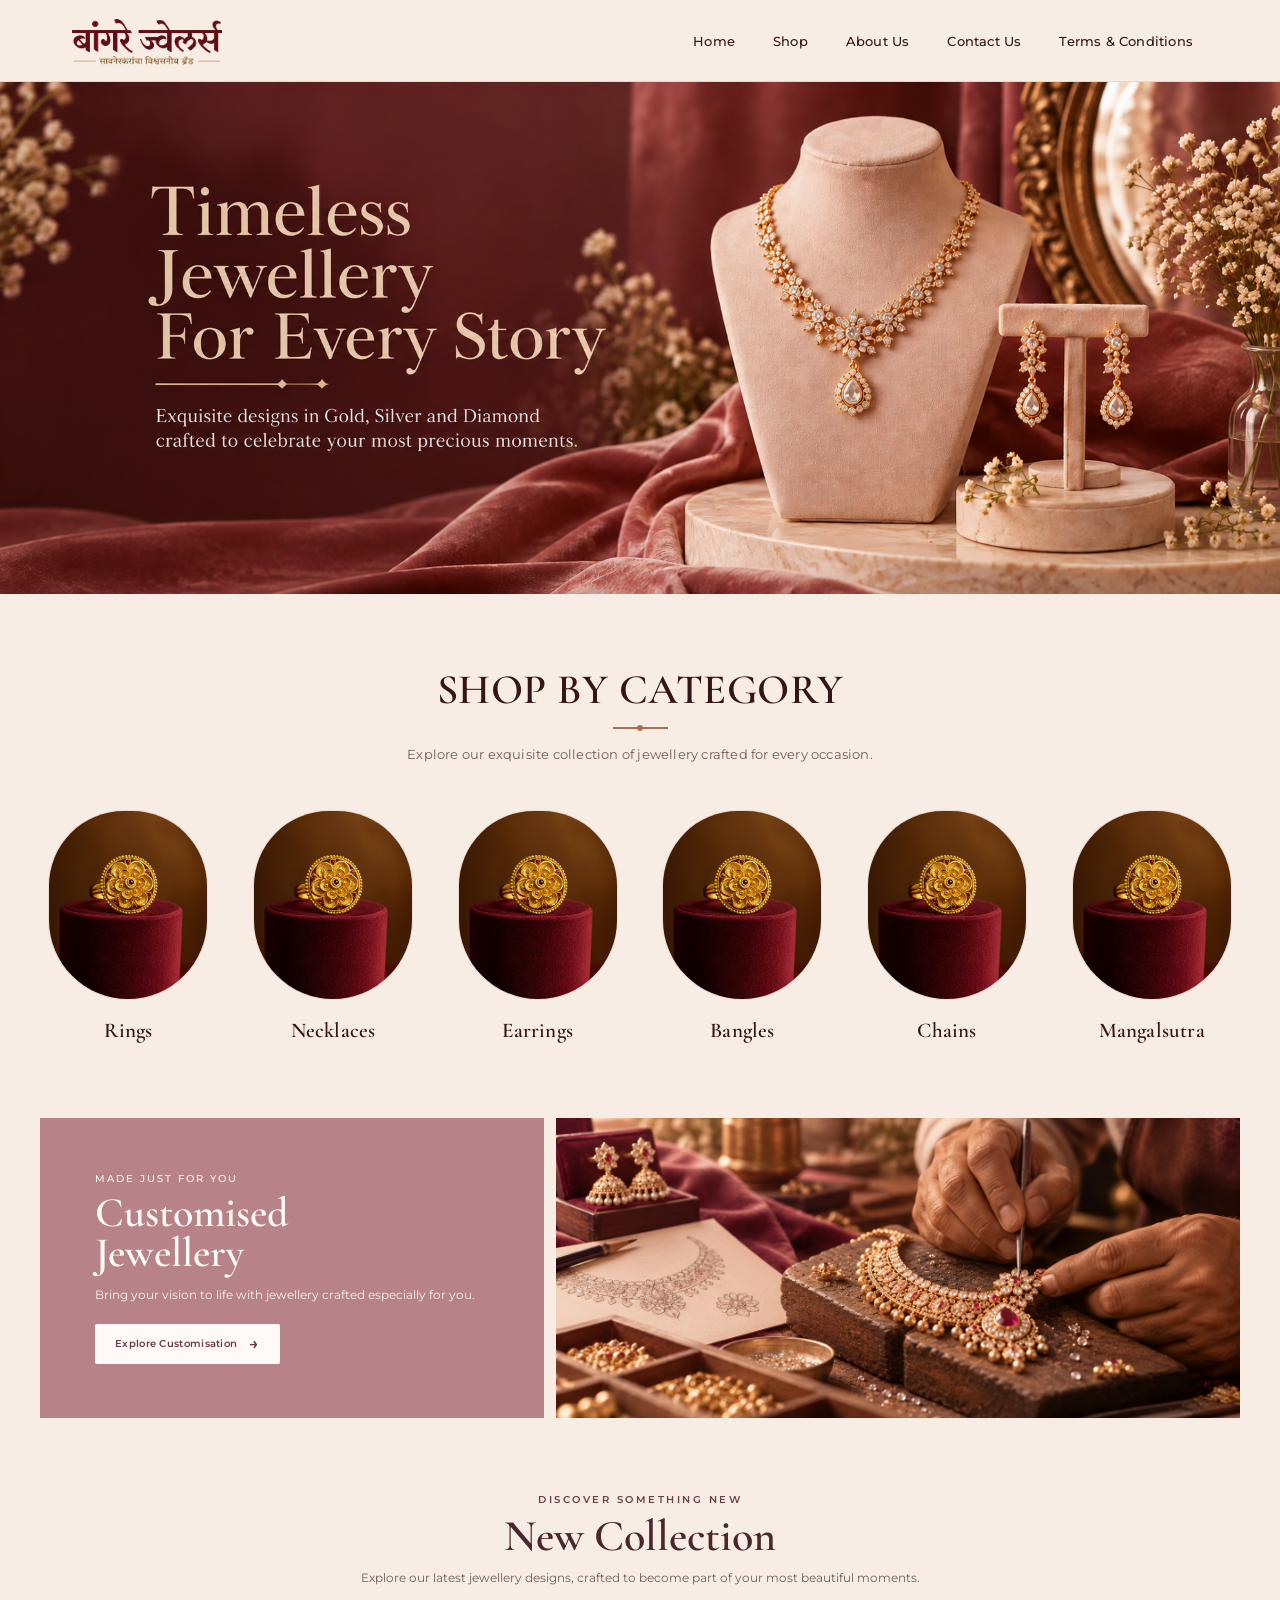
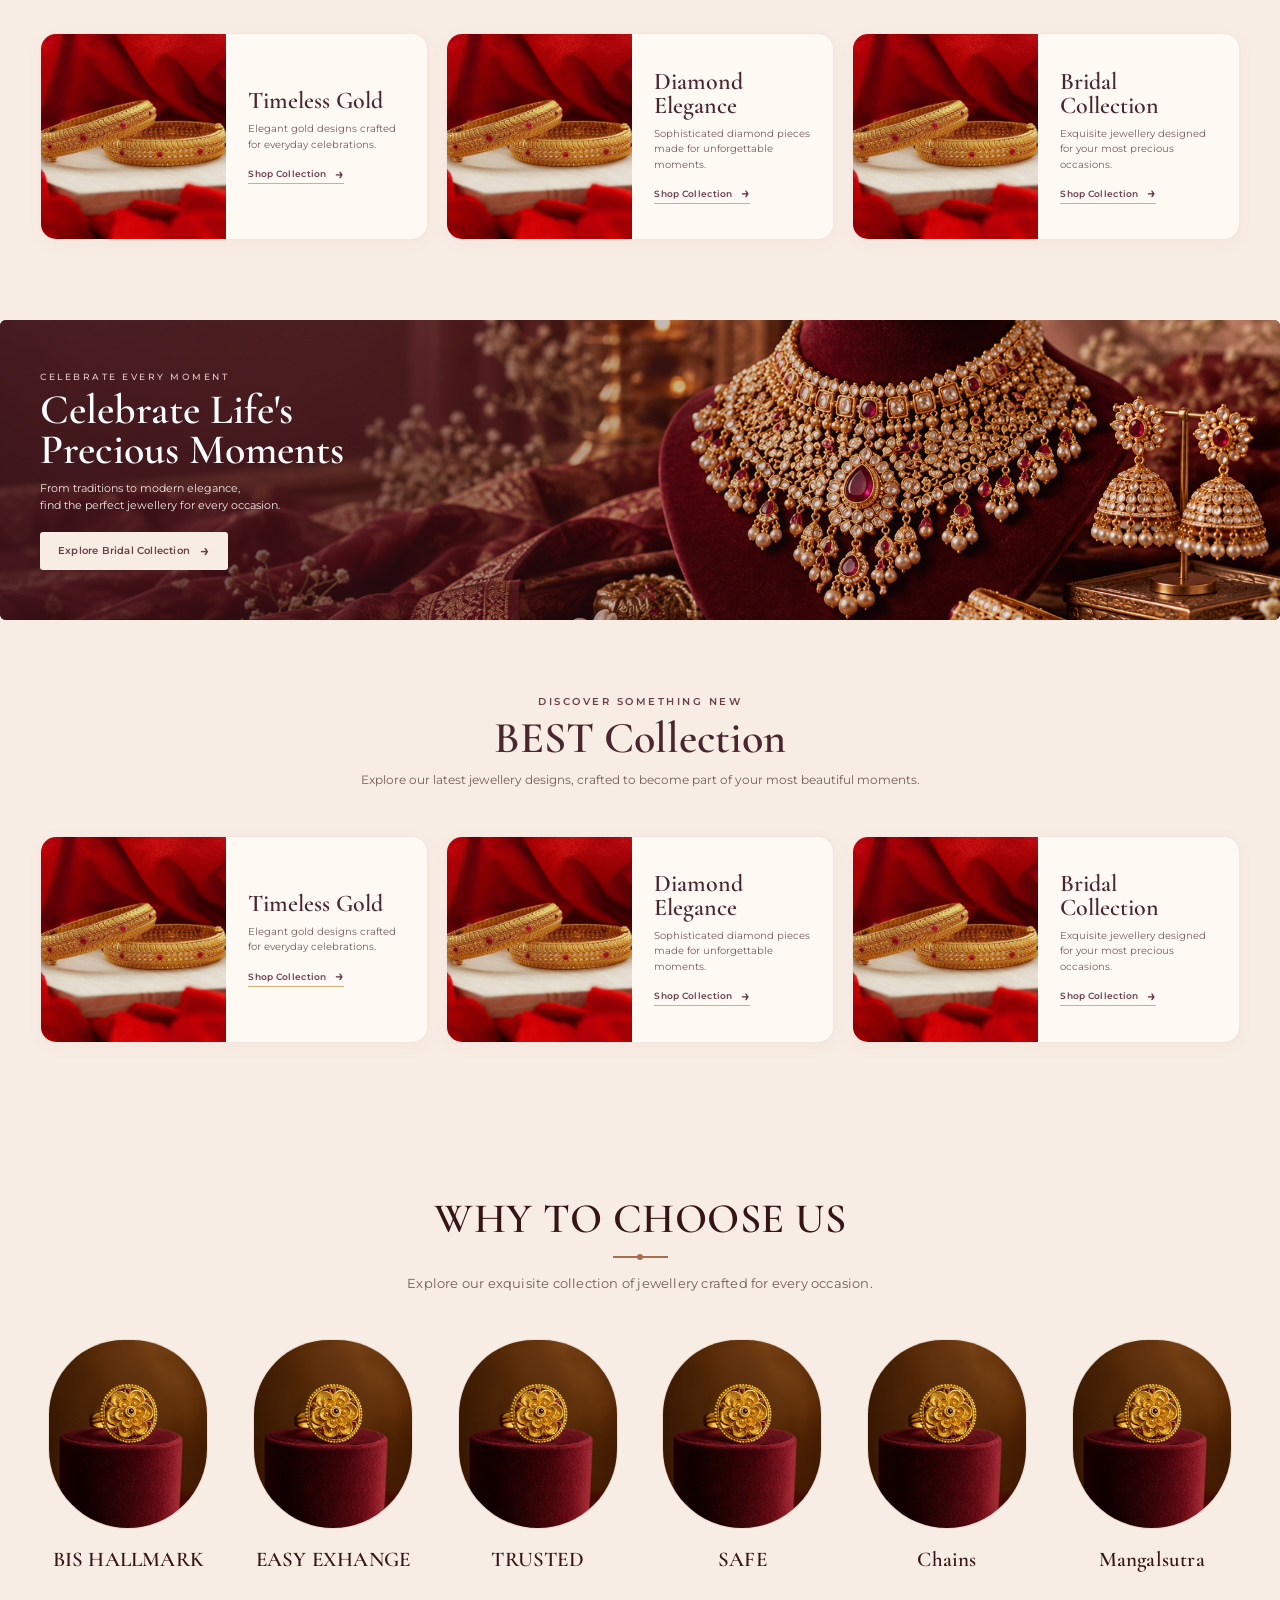
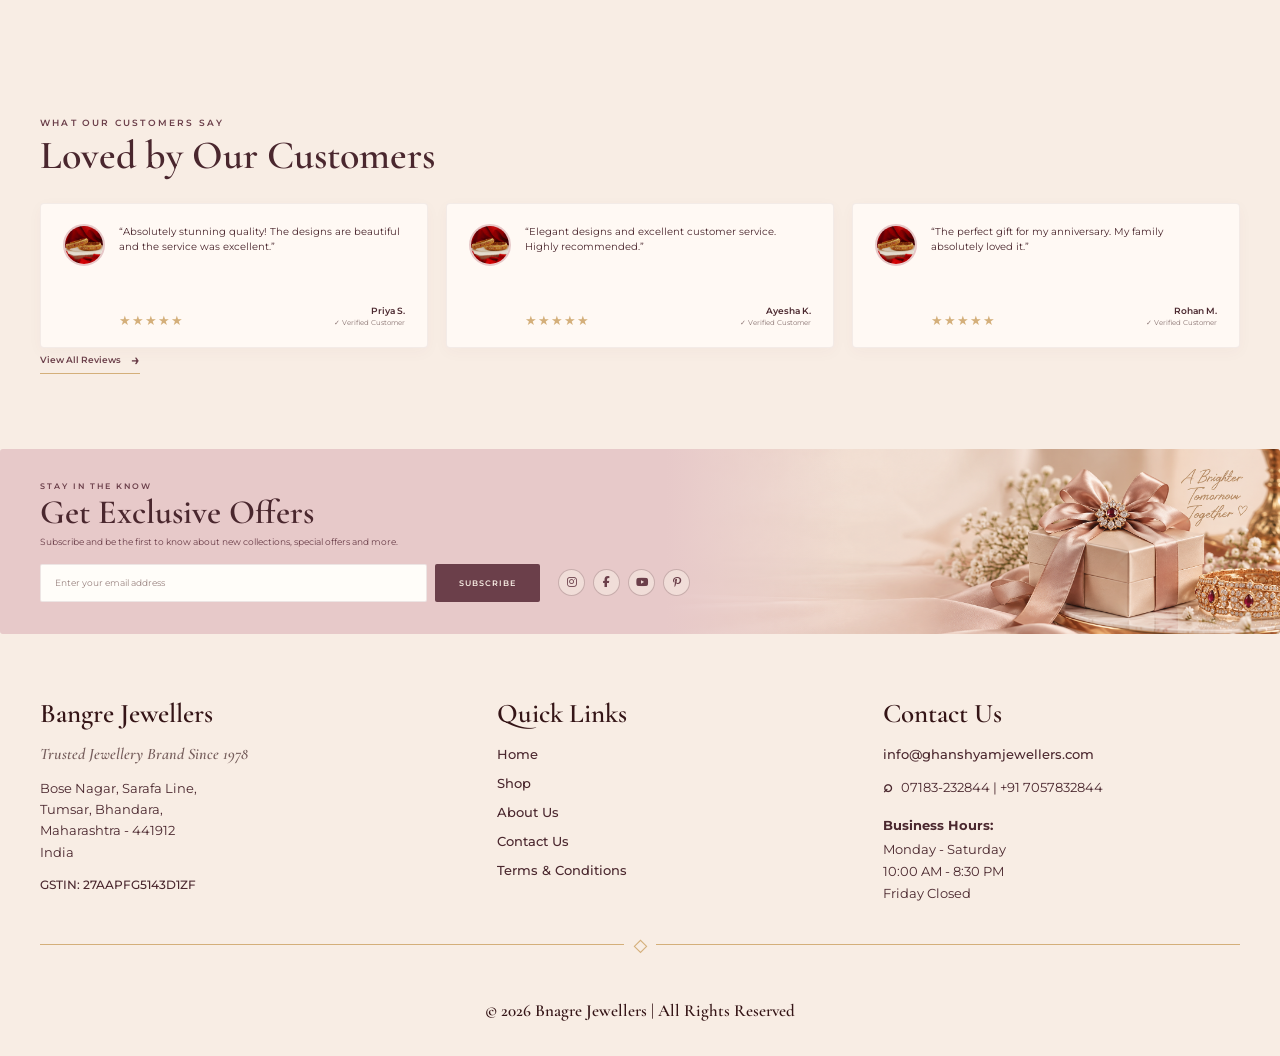
==== index.html @ d77f230f "Initial website upload" ====
<!DOCTYPE html>
<html lang="en">

<head>
    <meta charset="UTF-8">
    <meta name="viewport" content="width=device-width, initial-scale=1.0">

    <title>Bangre Jewellers</title>

    <!-- Google Font -->
    <link rel="preconnect" href="https://fonts.googleapis.com">
    <link rel="preconnect" href="https://fonts.gstatic.com" crossorigin>

    <link
        href="https://fonts.googleapis.com/css2?family=Cormorant+Garamond:wght@400;500;600;700&family=Montserrat:wght@400;500;600&display=swap"
        rel="stylesheet">
    <link rel="stylesheet" href="https://cdnjs.cloudflare.com/ajax/libs/font-awesome/6.5.2/css/all.min.css">
    <!-- CSS -->
    <link rel="stylesheet" href="/style/index.css">
</head>

<body>

    <!-- ================= HEADER START ================= -->

    <header class="header">

        <div class="header-container">

            <!-- LOGO -->
            <a href="#" class="logo">
                <img src="assets/logo/logo.png" alt="Bangre Jewellers">
            </a>


            <!-- NAVIGATION -->
            <nav class="navigation">

                <a href="#" class="nav-link ">
                    Home
                </a>

                <a href="#" class="nav-link">
                    Shop
                </a>

                <a href="#" class="nav-link">
                    About Us
                </a>

                <a href="#" class="nav-link">
                    Contact Us
                </a>

                <a href="#" class="nav-link">
                    Terms & Conditions
                </a>

            </nav>

        </div>

    </header>
    <!-- ================= HEADER END ================= -->

    <!-- ================= HERO / BANNER ================= -->

    <main>

        <section class="hero">

            <img src="assets/banner/main banner.png" alt="Luxury Jewellery Collection" class="hero-image">

            <!-- Optional overlay -->
            <div class="hero-overlay"></div>

        </section>

    </main>

    <!-- ================= HERO / BANNER END ================= -->

    <!-- ================= SHOP BY CATEGORY ================= -->

    <section class="shop-category">

        <div class="category-heading">

            <h2>Shop By Category</h2>

            <span class="heading-line"></span>

            <p>
                Explore our exquisite collection of jewellery
                crafted for every occasion.
            </p>

        </div>


        <div class="category-container">


            <!-- CATEGORY 1 -->
            <a href="#" class="category-card">

                <div class="category-image">

                    <img src="assets/shop_by_category/Gold_ring.png" alt="Rings">

                </div>

                <h3>Rings</h3>

            </a>


            <!-- CATEGORY 2 -->
            <a href="#" class="category-card">

                <div class="category-image">

                    <img src="assets/shop_by_category/Gold_ring.png" alt="Necklaces">

                </div>

                <h3>Necklaces</h3>

            </a>


            <!-- CATEGORY 3 -->
            <a href="#" class="category-card">

                <div class="category-image">

                    <img src="assets/shop_by_category/Gold_ring.png" alt="Earrings">

                </div>

                <h3>Earrings</h3>

            </a>


            <!-- CATEGORY 4 -->
            <a href="#" class="category-card">

                <div class="category-image">

                    <img src="assets/shop_by_category/Gold_ring.png" alt="Bangles">

                </div>

                <h3>Bangles</h3>

            </a>


            <!-- CATEGORY 5 -->
            <a href="#" class="category-card">

                <div class="category-image">

                    <img src="assets/shop_by_category/Gold_ring.png" alt="Chains">

                </div>

                <h3>Chains</h3>

            </a>


            <!-- CATEGORY 6 -->
            <a href="#" class="category-card">

                <div class="category-image">

                    <img src="assets/shop_by_category/Gold_ring.png" alt="Mangalsutra">

                </div>

                <h3>Mangalsutra</h3>

            </a>


        </div>

    </section>

    <!-- ================= SHOP BY CATEGORY END ================= -->

    <!-- ================= CUSTOMISED JEWELLERY SECTION START ======= -->

    <section class="custom-jewellery">

        <div class="custom-content">

            <span class="custom-label">
                MADE JUST FOR YOU
            </span>

            <h2>
                Customised<br>
                Jewellery
            </h2>

            <p>
                Bring your vision to life with jewellery
                crafted especially for you.
            </p>

            <a href="#" class="custom-button">
                Explore Customisation
                <span>→</span>
            </a>

        </div>


        <div class="custom-image">

            <img src="assets/customised_jewellery/customised_jewellery.png" alt="Custom jewellery craftsmanship">

        </div>

    </section>

    <!-- ================= CUSTOMISED JEWELLERY SECTION END ======= -->


    <!-- ================NEW COLLECTION SECTION START ======= -->

    <section class="collection-section">

        <!-- SECTION HEADING -->

        <div class="collection-heading">

            <span class="collection-eyebrow">
                DISCOVER SOMETHING NEW
            </span>

            <h2>
                New Collection
            </h2>

            <p>
                Explore our latest jewellery designs, crafted
                to become part of your most beautiful moments.
            </p>

        </div>


        <!-- COLLECTION CARDS -->

        <div class="collection-container">


            <!-- ================= CARD 1 ================= -->

            <a href="#" class="collection-card">

                <div class="collection-image">

                    <img src="assets/shop_by_category/bangles.jpg" alt="New Gold Jewellery Collection">

                </div>


                <div class="collection-content">

                    <h3>
                        Timeless Gold
                    </h3>

                    <p>
                        Elegant gold designs crafted
                        for everyday celebrations.
                    </p>

                    <span class="collection-shop">
                        Shop Collection
                        <span class="arrow">→</span>
                    </span>

                </div>

            </a>



            <!-- ================= CARD 2 ================= -->

            <a href="#" class="collection-card">

                <div class="collection-image">

                    <img src="assets/shop_by_category/bangles.jpg" alt="Diamond Jewellery Collection">

                </div>


                <div class="collection-content">

                    <h3>
                        Diamond Elegance
                    </h3>

                    <p>
                        Sophisticated diamond pieces
                        made for unforgettable moments.
                    </p>

                    <span class="collection-shop">
                        Shop Collection
                        <span class="arrow">→</span>
                    </span>

                </div>

            </a>



            <!-- ================= CARD 3 ================= -->

            <a href="#" class="collection-card">

                <div class="collection-image">

                    <img src="assets/shop_by_category/bangles.jpg" alt="Bridal Jewellery Collection">

                </div>


                <div class="collection-content">

                    <h3>
                        Bridal Collection
                    </h3>

                    <p>
                        Exquisite jewellery designed
                        for your most precious occasions.
                    </p>

                    <span class="collection-shop">
                        Shop Collection
                        <span class="arrow">→</span>
                    </span>

                </div>

            </a>

        </div>

    </section>

    <!-- ================ NEW COLLECTION SECTION END ======= -->

    <!-- ================FEATURED COLLECTION BANNER ============ -->

    <section class="featured-banner">

        <!-- BANNER IMAGE -->
        <img src="assets/future_collection/Opulent Ruby Bridal Jewelry Display.png" class="featured-banner-image">


        <!-- DARK OVERLAY -->
        <div class="featured-banner-overlay"></div>


        <!-- BANNER CONTENT -->
        <div class="featured-banner-content">

            <span class="featured-banner-label">
                CELEBRATE EVERY MOMENT
            </span>

            <h2>
                Celebrate Life's<br>
                Precious Moments
            </h2>

            <p>
                From traditions to modern elegance,<br>
                find the perfect jewellery for every occasion.
            </p>

            <a href="#" class="featured-banner-button">
                Explore Bridal Collection
                <span>→</span>
            </a>

        </div>

    </section>

    <!-- ================BEST COLLECTION SECTION START ======= -->

    <section class="collection-section">

        <!-- SECTION HEADING -->

        <div class="collection-heading">

            <span class="collection-eyebrow">
                DISCOVER SOMETHING NEW
            </span>

            <h2>
                BEST Collection
            </h2>

            <p>
                Explore our latest jewellery designs, crafted
                to become part of your most beautiful moments.
            </p>

        </div>


        <!-- COLLECTION CARDS -->

        <div class="collection-container">


            <!-- ================= CARD 1 ================= -->

            <a href="#" class="collection-card">

                <div class="collection-image">

                    <img src="assets/shop_by_category/bangles.jpg" alt="New Gold Jewellery Collection">

                </div>


                <div class="collection-content">

                    <h3>
                        Timeless Gold
                    </h3>

                    <p>
                        Elegant gold designs crafted
                        for everyday celebrations.
                    </p>

                    <span class="collection-shop">
                        Shop Collection
                        <span class="arrow">→</span>
                    </span>

                </div>

            </a>



            <!-- ================= CARD 2 ================= -->

            <a href="#" class="collection-card">

                <div class="collection-image">

                    <img src="assets/shop_by_category/bangles.jpg" alt="Diamond Jewellery Collection">

                </div>


                <div class="collection-content">

                    <h3>
                        Diamond Elegance
                    </h3>

                    <p>
                        Sophisticated diamond pieces
                        made for unforgettable moments.
                    </p>

                    <span class="collection-shop">
                        Shop Collection
                        <span class="arrow">→</span>
                    </span>

                </div>

            </a>



            <!-- ================= CARD 3 ================= -->

            <a href="#" class="collection-card">

                <div class="collection-image">

                    <img src="assets/shop_by_category/bangles.jpg" alt="Bridal Jewellery Collection">

                </div>


                <div class="collection-content">

                    <h3>
                        Bridal Collection
                    </h3>

                    <p>
                        Exquisite jewellery designed
                        for your most precious occasions.
                    </p>

                    <span class="collection-shop">
                        Shop Collection
                        <span class="arrow">→</span>
                    </span>

                </div>

            </a>

        </div>

    </section>

    <!-- ================ BEST COLLECTION SECTION END ======= -->


    <!-- ================= WHY TO CHOOSE US START ================= -->

    <section class="shop-category">

        <div class="category-heading">

            <h2>WHY TO CHOOSE US</h2>

            <span class="heading-line"></span>

            <p>
                Explore our exquisite collection of jewellery
                crafted for every occasion.
            </p>

        </div>


        <div class="category-container">


            <!-- CATEGORY 1 -->
            <a href="#" class="category-card">

                <div class="category-image">

                    <img src="assets/shop_by_category/Gold_ring.png" alt="Rings">

                </div>

                <h3>BIS HALLMARK</h3>

            </a>


            <!-- CATEGORY 2 -->
            <a href="#" class="category-card">

                <div class="category-image">

                    <img src="assets/shop_by_category/Gold_ring.png" alt="Necklaces">

                </div>

                <h3>EASY EXHANGE</h3>

            </a>


            <!-- CATEGORY 3 -->
            <a href="#" class="category-card">

                <div class="category-image">

                    <img src="assets/shop_by_category/Gold_ring.png" alt="Earrings">

                </div>

                <h3>TRUSTED</h3>

            </a>


            <!-- CATEGORY 4 -->
            <a href="#" class="category-card">

                <div class="category-image">

                    <img src="assets/shop_by_category/Gold_ring.png" alt="Bangles">

                </div>

                <h3>SAFE</h3>

            </a>


            <!-- CATEGORY 5 -->
            <a href="#" class="category-card">

                <div class="category-image">

                    <img src="assets/shop_by_category/Gold_ring.png" alt="Chains">

                </div>

                <h3>Chains</h3>

            </a>


            <!-- CATEGORY 6 -->
            <a href="#" class="category-card">

                <div class="category-image">

                    <img src="assets/shop_by_category/Gold_ring.png" alt="Mangalsutra">

                </div>

                <h3>Mangalsutra</h3>

            </a>


        </div>

    </section>

    <!-- ================= WHY TO CHOOSE US END ================= -->


    <!-- =====================================================
     GOOGLE REVIEWS / CUSTOMER TESTIMONIALS
===================================================== -->

    <section class="reviews-section">

        <!-- SECTION HEADING -->

        <div class="reviews-header">

            <div class="reviews-title">

                <span class="reviews-eyebrow">
                    WHAT OUR CUSTOMERS SAY
                </span>

                <h2>
                    Loved by Our Customers
                </h2>

            </div>

        </div>


        <!-- =================================================
         REVIEW CARDS
    ================================================= -->

        <div class="reviews-container">


            <!-- REVIEW 1 -->

            <article class="review-card">

                <div class="review-top">

                    <img src="assets/shop_by_category/bangles.jpg" alt="Customer" class="review-avatar">

                    <div class="review-content">

                        <p class="review-text">
                            “Absolutely stunning quality!
                            The designs are beautiful and
                            the service was excellent.”
                        </p>

                    </div>

                </div>


                <div class="review-bottom">

                    <div class="review-stars">
                        ★★★★★
                    </div>

                    <div class="reviewer-info">

                        <strong>
                            Priya S.
                        </strong>

                        <span>
                            ✓ Verified Customer
                        </span>

                    </div>

                </div>

            </article>



            <!-- REVIEW 2 -->

            <article class="review-card">

                <div class="review-top">

                    <img src="assets/shop_by_category/bangles.jpg" alt="Customer" class="review-avatar">

                    <div class="review-content">

                        <p class="review-text">
                            “Elegant designs and excellent
                            customer service. Highly
                            recommended.”
                        </p>

                    </div>

                </div>


                <div class="review-bottom">

                    <div class="review-stars">
                        ★★★★★
                    </div>

                    <div class="reviewer-info">

                        <strong>
                            Ayesha K.
                        </strong>

                        <span>
                            ✓ Verified Customer
                        </span>

                    </div>

                </div>

            </article>



            <!-- REVIEW 3 -->

            <article class="review-card">

                <div class="review-top">

                    <img src="assets/shop_by_category/bangles.jpg" alt="Customer" class="review-avatar">

                    <div class="review-content">

                        <p class="review-text">
                            “The perfect gift for my
                            anniversary. My family
                            absolutely loved it.”
                        </p>

                    </div>

                </div>


                <div class="review-bottom">

                    <div class="review-stars">
                        ★★★★★
                    </div>

                    <div class="reviewer-info">

                        <strong>
                            Rohan M.
                        </strong>

                        <span>
                            ✓ Verified Customer
                        </span>

                    </div>

                </div>

            </article>


        </div>


        <!-- GOOGLE REVIEWS LINK -->

        <a href="#" class="google-review-button">

            View All Reviews

            <span>→</span>

        </a>

        </div>

    </section>


    <!-- =====================================================
     EXCLUSIVE OFFERS / NEWSLETTER START
===================================================== -->

    <section class="newsletter-section">

        <div class="newsletter-content">

            <!-- LEFT CONTENT -->

            <div class="newsletter-text">

                <span class="newsletter-eyebrow">
                    STAY IN THE KNOW
                </span>

                <h2>
                    Get Exclusive Offers
                </h2>

                <p>
                    Subscribe and be the first to know about new
                    collections, special offers and more.
                </p>

                <div class="newsletter-action-row">

                    <form class="newsletter-form">

                        <input type="email" placeholder="Enter your email address" required>

                        <button type="submit">
                            SUBSCRIBE
                        </button>

                    </form>


                    <!-- SOCIAL MEDIA -->

                    <div class="newsletter-social">

                        <a href="https://www.instagram.com/ghanshyamjewellers_/" target="_blank"
                            rel="noopener noreferrer" aria-label="Instagram">

                            <i class="fa-brands fa-instagram"></i>

                        </a>

                        <a href="#" target="_blank" rel="noopener noreferrer" aria-label="Facebook">

                            <i class="fa-brands fa-facebook-f"></i>

                        </a>

                        <a href="#" target="_blank" rel="noopener noreferrer" aria-label="YouTube">

                            <i class="fa-brands fa-youtube"></i>

                        </a>

                        <a href="#" target="_blank" rel="noopener noreferrer" aria-label="Pinterest">

                            <i class="fa-brands fa-pinterest-p"></i>

                        </a>

                    </div>

                </div>


            </div>


            <!-- RIGHT IMAGE -->

            <div class="newsletter-image">

                <img src="assets/email/email.png" alt="Exclusive jewellery offers">

            </div>

        </div>

    </section>

    <!-- =====================================================
     FOOTER START
===================================================== -->

    <footer class="site-footer">

        <div class="footer-container">

            <div class="footer-column footer-brand">

                <h3>Bangre Jewellers</h3>

                <p class="footer-tagline">
                    Trusted Jewellery Brand Since 1978
                </p>

                <p class="footer-address">
                    Bose Nagar, Sarafa Line,<br>
                    Tumsar, Bhandara,<br>
                    Maharashtra - 441912<br>
                    India
                </p>

                <p class="footer-gstin">
                    GSTIN: 27AAPFG5143D1ZF
                </p>

            </div>


            <div class="footer-column footer-links">

                <h3>Quick Links</h3>

                <ul>
                    <li>
                        <a href="index.html">Home</a>
                    </li>

                    <li>
                        <a href="shop.html">Shop</a>
                    </li>

                    <li>
                        <a href="about.html">About Us</a>
                    </li>

                    <li>
                        <a href="contact.html">Contact Us</a>
                    </li>

                    <li>
                        <a href="terms.html">Terms &amp; Conditions</a>
                    </li>
                </ul>

            </div>


            <div class="footer-column footer-contact">

                <h3>Contact Us</h3>

                <a href="mailto:info@ghanshyamjewellers.com" class="footer-email">
                    info@ghanshyamjewellers.com
                </a>

                <p class="footer-phone">
                    <span>⌕</span>
                    07183-232844 | +91 7057832844
                </p>

                <div class="business-hours">

                    <strong>Business Hours:</strong>

                    <span>Monday - Saturday</span>

                    <span>10:00 AM - 8:30 PM</span>

                    <span>Friday Closed</span>

                </div>

            </div>

        </div>


        <div class="footer-divider">
            <span>◇</span>
        </div>


        <!-- COPYRIGHT -->
        <div class="footer-bottom">

            <p>
                © 2026 Bnagre Jewellers | All Rights Reserved
            </p>

        </div>

    </footer>

    <!-- =====================================================
     FOOTER END
===================================================== -->





</body>

</html>
---- style/index.css ----
/* =====================================================

   GLOBAL RESET

===================================================== */


* {

    margin: 0;

    padding: 0;

    box-sizing: border-box;

}


html {

    scroll-behavior: smooth;

}


body {

    background: #f7f3ee;

    color: #3b1718;

    font-family: "Montserrat", sans-serif;

}


/* =====================================================

   HEADER START

===================================================== */


.header {

    width: 100%;

    height: 82px;


    background: #F8EDE4;


    border-bottom: 1px solid rgba(100, 5, 19, 0.10);


    position: relative;

    z-index: 100;

}


.header-container {

    width: 100%;

    max-width: 1500px;


    height: 100%;


    margin: 0 auto;


    padding: 0 42px;


    display: flex;

    align-items: center;

    justify-content: space-between;

}


.logo {

    display: flex;

    align-items: center;


    text-decoration: none;


    flex-shrink: 0;

}


.logo img {

    display: block;


    width: 210px;

    height: auto;


    object-fit: contain;

}


.navigation {

    display: flex;

    align-items: center;


    gap: 38px;


    margin-left: auto;

    margin-right: 45px;

}


.nav-link {

    position: relative;


    text-decoration: none;


    color: #351517;


    font-size: 13px;

    font-weight: 500;


    letter-spacing: 0.2px;


    padding: 30px 0;


    transition: color 0.3s ease;

}


.nav-link:hover {

    color: #7a1825;

}


.nav-link.active {

    color: #6d101d;

}


.nav-link.active::after {

    content: "";


    position: absolute;


    left: 0;

    right: 0;


    bottom: 21px;


    height: 1px;


    background: #6d101d;

}


.visit-button {

    display: inline-flex;


    align-items: center;

    justify-content: center;


    gap: 12px;


    min-width: 145px;

    height: 44px;


    padding: 0 20px;


    background: #640513;


    color: #ffffff;


    text-decoration: none;


    font-family: "Montserrat", sans-serif;


    font-size: 12px;

    font-weight: 500;


    letter-spacing: 0.3px;


    border-radius: 5px;


    transition:

        background 0.3s ease,

        transform 0.3s ease,

        box-shadow 0.3s ease;

}


.visit-button span {

    font-size: 17px;


    line-height: 1;


    transition: transform 0.3s ease;

}


.visit-button:hover {

    background: #47030d;


    transform: translateY(-1px);


    box-shadow: 0 8px 20px rgba(100, 5, 19, 0.18);

}


.visit-button:hover span {

    transform: translateX(4px);

}


/* =====================================================

   HEADER END

===================================================== */


/* =====================================================

   HERO / BANNER START

===================================================== */


.hero {

    position: relative;


    width: 100%;


    overflow: hidden;


    background: #3d1718;

}


.hero-image {

    display: block;


    width: 100%;


    height: auto;


    min-height: 500px;


    object-fit: cover;


    object-position: center center;

}


.hero-overlay {

    position: absolute;


    inset: 0;


    background: linear-gradient(90deg,

            rgba(43, 9, 13, 0.08),

            rgba(43, 9, 13, 0));


    pointer-events: none;

}


/* =====================================================

   HERO / BANNER END

===================================================== */


/* =====================================================

   SHOP BY CATEGORY START

===================================================== */


.shop-category {


    width: 100%;


    background: #F8EDE4;


    padding: 70px 40px 75px;


    overflow: hidden;

}


.category-heading {


    text-align: center;


    max-width: 700px;


    margin: 0 auto 45px;

}


.category-heading h2 {


    margin: 0;


    color: #351517;


    font-family: "Cormorant Garamond", serif;


    font-size: 42px;


    font-weight: 600;


    letter-spacing: 0.5px;


    text-transform: uppercase;

}


.heading-line {


    display: block;


    width: 55px;


    height: 2px;


    background: #a86f50;


    margin: 12px auto 14px;


    position: relative;

}


.heading-line::after {


    content: "";


    position: absolute;


    width: 6px;


    height: 6px;


    background: #a86f50;


    border-radius: 50%;


    left: 50%;


    top: 50%;


    transform: translate(-50%, -50%);

}


.category-heading p {


    margin: 0;


    color: #725c58;


    font-family: "Montserrat", sans-serif;


    font-size: 13px;


    line-height: 1.7;


    letter-spacing: 0.2px;

}


.category-container {


    width: 100%;


    max-width: 1350px;


    margin: 0 auto;


    display: grid;


    grid-template-columns: repeat(6, 1fr);


    gap: 28px;


    align-items: start;

}


.category-card {


    display: flex;


    flex-direction: column;


    align-items: center;


    text-decoration: none;


    color: inherit;


    cursor: pointer;

}


.category-image {


    width: 160px;


    height: 190px;


    background: #f3e8df;


    overflow: hidden;


    /*

       NOT AN OVAL


       Rounded vertical rectangle /

       soft capsule shape

    */


    border-radius: 90px 90px 95px 95px;


    border: 1px solid rgba(168, 111, 80, 0.10);


    position: relative;


    transition:

        transform 0.4s ease,

        box-shadow 0.4s ease,

        border-color 0.4s ease;

}


.category-image img {


    width: 100%;


    height: 100%;


    display: block;


    object-fit: cover;


    transition: transform 0.5s ease;

}


.category-card:hover .category-image {


    transform: translateY(-5px);


    border-color: rgba(100, 5, 19, 0.20);


    box-shadow:

        0 12px 25px rgba(100, 5, 19, 0.10);

}


.category-card:hover .category-image img {


    transform: scale(1.04);

}


.category-card h3 {


    margin: 18px 0 0;


    color: #351517;


    font-family: "Cormorant Garamond", serif;


    font-size: 21px;


    font-weight: 600;


    letter-spacing: 0.2px;


    text-align: center;


    transition: color 0.3s ease;

}


.category-card:hover h3 {


    color: #640513;

}


/* =====================================================

   SHOP BY CATEGORY END

===================================================== */


/* =====================================================

   CUSTOMISED JEWELLERY SECTION START

===================================================== */


.custom-jewellery {

    width: 100%;

    max-width: 1440px;


    margin: 0 auto;


    padding: 0 40px;


    display: grid;


    grid-template-columns: 42% 1fr;


    gap: 12px;


    /* REDUCED HEIGHT */

    height: 300px;

    background: #F8EDE4;

}


.custom-content {

    height: 300px;


    background: #b78388;


    padding: 35px 55px;


    display: flex;


    flex-direction: column;


    justify-content: center;


    align-items: flex-start;


    color: #fffaf7;

}


.custom-label {

    display: block;


    margin-bottom: 8px;


    font-family: "Montserrat", sans-serif;


    font-size: 10px;


    font-weight: 500;


    letter-spacing: 2px;


    text-transform: uppercase;


    color: #fff5f0;

}


.custom-content h2 {

    margin: 0 0 12px;


    font-family: "Cormorant Garamond", serif;


    font-size: 42px;


    line-height: 0.95;


    font-weight: 600;


    color: #fffaf7;

}


.custom-content p {

    max-width: 390px;


    margin: 0 0 20px;


    font-family: "Montserrat", sans-serif;


    font-size: 12px;


    line-height: 1.6;


    color: rgba(255, 250, 247, 0.92);

}


.custom-button {

    display: inline-flex;


    align-items: center;


    justify-content: center;


    gap: 12px;


    min-height: 40px;


    padding: 0 20px;


    background: #fffaf7;


    color: #6b3b40;


    text-decoration: none;


    font-family: "Montserrat", sans-serif;


    font-size: 10px;


    font-weight: 600;


    letter-spacing: 0.3px;


    border-radius: 2px;


    transition:

        background 0.3s ease,

        color 0.3s ease,

        transform 0.3s ease,

        box-shadow 0.3s ease;

}


.custom-button span {

    font-size: 16px;


    line-height: 1;


    transition: transform 0.3s ease;

}


.custom-button:hover {

    background: #640513;


    color: #ffffff;


    transform: translateY(-2px);


    box-shadow: 0 8px 20px rgba(80, 20, 25, 0.18);

}


.custom-button:hover span {

    transform: translateX(4px);

}


.custom-image {

    width: 100%;


    height: 300px;


    overflow: hidden;


    background: #eee5dc;

}


.custom-image img {

    width: 100%;


    height: 100%;


    display: block;


    object-fit: cover;


    object-position: center;


    transition: transform 0.6s ease;

}


.custom-jewellery:hover .custom-image img {

    transform: scale(1.02);

}


/* =====================================================

   CUSTOMISED JEWELLERY SECTION END

===================================================== */


/* =====================================================

   NEW COLLECTION SECTION START

===================================================== */


.collection-section {


    width: 100%;


    background: #F8EDE4;


    padding: 75px 40px 80px;


    overflow: hidden;

}


.collection-heading {


    max-width: 700px;


    margin: 0 auto 45px;


    text-align: center;

}


.collection-eyebrow {


    display: block;


    margin-bottom: 8px;


    color: #6B3F4A;


    font-family: "Montserrat", sans-serif;


    font-size: 10px;


    font-weight: 600;


    letter-spacing: 2.5px;


    text-transform: uppercase;

}


.collection-heading h2 {


    margin: 0 0 10px;


    color: #4A272E;


    font-family: "Cormorant Garamond", serif;


    font-size: 44px;


    line-height: 1;


    font-weight: 600;

}


.collection-heading p {


    max-width: 560px;


    margin: 0 auto;


    color: #745D5C;


    font-family: "Montserrat", sans-serif;


    font-size: 12px;


    line-height: 1.7;

}


.collection-container {


    width: 100%;


    max-width: 1400px;


    margin: 0 auto;


    display: grid;


    grid-template-columns: repeat(3, 1fr);


    gap: 18px;

}


.collection-card {


    min-width: 0;


    display: grid;


    grid-template-columns: 48% 52%;


    min-height: 205px;


    background: #FFF9F4;


    border: 1px solid rgba(107, 63, 74, 0.10);


    border-radius: 16px;


    overflow: hidden;


    text-decoration: none;


    color: inherit;


    box-shadow:

        0 4px 18px rgba(107, 63, 74, 0.04);


    transition:

        transform 0.35s ease,

        box-shadow 0.35s ease,

        border-color 0.35s ease;

}


.collection-card:hover {


    transform: translateY(-5px);


    border-color: rgba(107, 63, 74, 0.18);


    box-shadow:

        0 15px 30px rgba(107, 63, 74, 0.10);

}


.collection-image {


    width: 100%;


    height: 100%;


    min-height: 205px;


    overflow: hidden;


    background: #E7C9C9;

}


.collection-image img {


    width: 100%;


    height: 100%;


    display: block;


    object-fit: cover;


    object-position: center;


    transition:

        transform 0.6s ease;

}


.collection-card:hover .collection-image img {


    transform: scale(1.05);

}


.collection-content {


    padding: 25px 22px;


    display: flex;


    flex-direction: column;


    align-items: flex-start;


    justify-content: center;

}


.collection-content h3 {


    margin: 0 0 8px;


    color: #4A272E;


    font-family: "Cormorant Garamond", serif;


    font-size: 24px;


    line-height: 1;


    font-weight: 600;

}


.collection-content p {


    margin: 0 0 16px;


    color: #765E5C;


    font-family: "Montserrat", sans-serif;


    font-size: 10px;


    line-height: 1.55;

}


.collection-shop {


    display: inline-flex;


    align-items: center;


    gap: 8px;


    padding-bottom: 4px;


    border-bottom: 1px solid #D4AF7A;


    color: #6B3F4A;


    font-family: "Montserrat", sans-serif;


    font-size: 9px;


    font-weight: 600;


    letter-spacing: 0.3px;


    transition:

        color 0.3s ease,

        gap 0.3s ease,

        border-color 0.3s ease;

}


.collection-shop .arrow {


    font-size: 15px;


    line-height: 0.7;


    transition:

        transform 0.3s ease;

}


.collection-card:hover .collection-shop {


    color: #4A272E;


    border-color: #6B3F4A;

}


.collection-card:hover .collection-shop .arrow {


    transform: translateX(4px);

}


/* =====================================================

   NEW COLLECTION SECTION end

===================================================== */


/* =====================================================

   FEATURED COLLECTION BANNER START

===================================================== */


.featured-banner {


    width: 100%;


    max-width: 1440px;


    height: 300px;


    margin: 0 auto;


    position: relative;


    overflow: hidden;


    border-radius: 6px;


    background: #6B3F4A;

}


.featured-banner-image {


    position: absolute;


    inset: 0;


    width: 100%;


    height: 100%;


    display: block;


    object-fit: cover;


    object-position: center;


    z-index: 1;


    transition: transform 0.6s ease;

}


.featured-banner:hover .featured-banner-image {


    transform: scale(1.02);

}


.featured-banner-overlay {


    position: absolute;


    inset: 0;


    z-index: 2;


    background:

        linear-gradient(90deg,

            rgba(55, 18, 25, 0.82) 0%,

            rgba(55, 18, 25, 0.60) 28%,

            rgba(55, 18, 25, 0.20) 58%,

            rgba(55, 18, 25, 0.05) 100%);


    pointer-events: none;

}


.featured-banner-content {


    position: relative;


    z-index: 3;


    width: 50%;


    height: 100%;


    padding: 35px 40px;


    display: flex;


    flex-direction: column;


    justify-content: center;


    align-items: flex-start;


    color: #ffffff;

}


.featured-banner-label {


    margin-bottom: 8px;


    font-family: "Montserrat", sans-serif;


    font-size: 9px;


    font-weight: 500;


    letter-spacing: 2.5px;


    text-transform: uppercase;


    color: #E7C9C9;

}


.featured-banner-content h2 {


    margin: 0 0 10px;


    font-family: "Cormorant Garamond", serif;


    font-size: 42px;


    line-height: 0.95;


    font-weight: 600;


    color: #ffffff;

}


.featured-banner-content p {


    margin: 0 0 18px;


    font-family: "Montserrat", sans-serif;


    font-size: 11px;


    line-height: 1.55;


    color: rgba(255, 250, 247, 0.92);

}


.featured-banner-button {


    display: inline-flex;


    align-items: center;


    justify-content: center;


    gap: 10px;


    min-height: 38px;


    padding: 0 18px;


    background: #F8EDE4;


    color: #6B3F4A;


    text-decoration: none;


    font-family: "Montserrat", sans-serif;


    font-size: 10px;


    font-weight: 600;


    letter-spacing: 0.2px;


    border-radius: 3px;


    transition:

        background 0.3s ease,

        color 0.3s ease,

        transform 0.3s ease,

        box-shadow 0.3s ease;

}


.featured-banner-button span {


    font-size: 16px;


    line-height: 1;


    transition: transform 0.3s ease;

}


.featured-banner-button:hover {


    background: #D4AF7A;


    color: #4A272E;


    transform: translateY(-2px);


    box-shadow:

        0 8px 18px rgba(40, 15, 20, 0.18);

}


.featured-banner-button:hover span {


    transform: translateX(4px);

}


/* =====================================================

   FEATURED COLLECTION BANNER END

===================================================== */


/* =====================================================

   GOOGLE REVIEWS SECTION START

===================================================== */


.reviews-section {


    width: 100%;


    background: #F8EDE4;


    padding: 70px 40px 75px;


    overflow: hidden;

}

.reviews-header {


    width: 100%;


    max-width: 1350px;


    margin: 0 auto 28px;


    display: flex;


    align-items: flex-end;


    justify-content: space-between;

}

.reviews-eyebrow {


    display: block;


    margin-bottom: 7px;


    color: #6B3F4A;


    font-family: "Montserrat", sans-serif;


    font-size: 9px;


    font-weight: 600;


    letter-spacing: 2.2px;


    text-transform: uppercase;

}

.reviews-title h2 {


    margin: 0;


    color: #4A272E;


    font-family: "Cormorant Garamond", serif;


    font-size: 40px;


    line-height: 1;


    font-weight: 600;

}

.reviews-navigation {


    display: flex;


    align-items: center;


    gap: 10px;

}


.review-arrow {


    width: 34px;


    height: 34px;


    border: 1px solid rgba(107, 63, 74, 0.20);


    border-radius: 50%;


    background: transparent;


    color: #6B3F4A;


    font-family: Arial, sans-serif;


    font-size: 20px;


    line-height: 1;


    display: flex;


    align-items: center;


    justify-content: center;


    cursor: pointer;


    transition:

        background 0.3s ease,

        color 0.3s ease,

        border-color 0.3s ease;

}


.review-arrow:hover {


    background: #6B3F4A;


    color: #F8EDE4;


    border-color: #6B3F4A;

}


.reviews-container {


    width: 100%;


    max-width: 1350px;


    margin: 0 auto;


    display: grid;


    grid-template-columns:

        repeat(3, 1fr);


    gap: 18px;

}



.review-card {


    min-height: 145px;


    padding: 20px 22px;


    background: #FFF9F4;


    border: 1px solid rgba(107, 63, 74, 0.08);


    border-radius: 4px;


    display: flex;


    flex-direction: column;


    justify-content: space-between;


    box-shadow:

        0 4px 15px rgba(107, 63, 74, 0.035);


    transition:

        transform 0.3s ease,

        box-shadow 0.3s ease;

}


.review-card:hover {


    transform: translateY(-3px);


    box-shadow:

        0 10px 25px rgba(107, 63, 74, 0.09);

}



.review-top {


    display: flex;


    align-items: flex-start;


    gap: 14px;

}



.review-avatar {


    width: 42px;


    height: 42px;


    flex-shrink: 0;


    border-radius: 50%;


    object-fit: cover;


    object-position: center;


    border: 2px solid #E7C9C9;


    background: #E7C9C9;

}


.review-content {


    flex: 1;


    min-width: 0;

}


.review-text {


    margin: 0;


    color: #4A272E;


    font-family: "Montserrat", sans-serif;


    font-size: 10px;


    line-height: 1.55;


    font-weight: 400;

}


.review-bottom {


    display: flex;


    align-items: flex-end;


    justify-content: space-between;


    margin-top: 15px;


    padding-left: 56px;

}


.review-stars {


    color: #D4AF7A;


    font-size: 13px;


    letter-spacing: 1px;


    line-height: 1;

}


.reviewer-info {


    display: flex;


    flex-direction: column;


    align-items: flex-end;


    gap: 2px;

}


.reviewer-info strong {


    color: #4A272E;


    font-family: "Montserrat", sans-serif;


    font-size: 9px;


    font-weight: 600;

}


.reviewer-info span {


    color: #8A7472;


    font-family: "Montserrat", sans-serif;


    font-size: 7px;


    font-weight: 400;

}


.reviews-footer {


    width: 100%;


    max-width: 1350px;


    margin: 35px auto 0;


    padding-top: 20px;


    border-top: 1px solid rgba(107, 63, 74, 0.12);


    display: flex;


    align-items: center;


    justify-content: space-between;

}



.reviews-footer-label {


    display: block;


    margin-bottom: 4px;


    color: #6B3F4A;


    font-family: "Montserrat", sans-serif;


    font-size: 8px;


    font-weight: 600;


    letter-spacing: 2px;

}


.reviews-footer p {


    margin: 0;


    color: #765E5C;


    font-family: "Montserrat", sans-serif;


    font-size: 10px;

}



.google-review-button {


    display: inline-flex;


    align-items: center;


    gap: 10px;


    padding-bottom: 4px;


    border-bottom: 1px solid #D4AF7A;


    color: #6B3F4A;


    text-decoration: none;


    font-family: "Montserrat", sans-serif;


    font-size: 9px;


    font-weight: 600;


    transition:

        color 0.3s ease,

        gap 0.3s ease;

}


.google-review-button span {


    font-size: 15px;


    transition:

        transform 0.3s ease;

}


.google-review-button:hover {


    color: #4A272E;

}


.google-review-button:hover span {


    transform: translateX(4px);

}


/* =====================================================

   VIEW REVIEWS BUTTON END

===================================================== */


/* =====================================================

   EXCLUSIVE OFFERS / NEWSLETTER START

===================================================== */


.newsletter-section {


    width: 100%;


    background: #F8EDE4;


    padding: 0 0px;


    overflow: hidden;

}


.newsletter-content {


    width: 100%;


    max-width: 1440px;


    min-height: 185px;


    margin: 0 auto;


    position: relative;


    display: flex;


    align-items: center;


    overflow: hidden;


    background: #E7C9C9;


    border-radius: 3px;

}


.newsletter-text {


    position: relative;


    z-index: 2;


    width: 58%;


    padding: 28px 40px;

}


.newsletter-eyebrow {


    display: block;


    margin-bottom: 5px;


    color: #6B3F4A;


    font-family: "Montserrat", sans-serif;


    font-size: 8px;


    font-weight: 600;


    letter-spacing: 2px;


    text-transform: uppercase;

}


.newsletter-text h2 {


    margin: 0 0 5px;


    color: #4A272E;


    font-family: "Cormorant Garamond", serif;


    font-size: 34px;


    line-height: 1;


    font-weight: 600;

}


.newsletter-text p {


    margin: 0 0 15px;


    max-width: 520px;


    color: #6B3F4A;


    font-family: "Montserrat", sans-serif;


    font-size: 9px;


    line-height: 1.5;

}


.newsletter-action-row {
    display: flex;
    align-items: center;
    gap: 18px;
    width: 100%;
}

.newsletter-action-row .newsletter-form {
    flex: 0 1 500px;
    width: 100%;
    max-width: 500px;
}

.newsletter-social {
    display: flex;
    align-items: center;
    gap: 8px;
    flex-shrink: 0;
}

.newsletter-social a {
    width: 27px;
    height: 27px;
    display: flex;
    align-items: center;
    justify-content: center;
    border: 1px solid rgba(107, 63, 74, 0.30);
    border-radius: 50%;
    background: rgba(248, 237, 228, 0.55);
    color: #6B3F4A;
    text-decoration: none;
    font-size: 11px;
    transition:
        background 0.3s ease,
        color 0.3s ease,
        border-color 0.3s ease,
        transform 0.3s ease;
}

.newsletter-social a:hover {
    background: #6B3F4A;
    color: #F8EDE4;
    border-color: #6B3F4A;
    transform: translateY(-2px);
}

.newsletter-form {


    width: 100%;


    max-width: 500px;


    display: flex;


    align-items: stretch;


    gap: 8px;

}


.newsletter-form input {


    flex: 1;


    min-width: 0;


    height: 38px;


    padding: 0 14px;


    border: 1px solid rgba(107, 63, 74, 0.12);


    border-radius: 2px;


    outline: none;


    background: #FFFDF9;


    color: #4A272E;


    font-family: "Montserrat", sans-serif;


    font-size: 9px;


    transition:

        border-color 0.3s ease,

        box-shadow 0.3s ease;

}


.newsletter-form input::placeholder {


    color: #9B8582;

}


.newsletter-form input:focus {


    border-color: #6B3F4A;


    box-shadow:

        0 0 0 2px rgba(107, 63, 74, 0.08);

}


.newsletter-form button {


    width: 105px;


    height: 38px;


    border: none;


    border-radius: 2px;


    background: #6B3F4A;


    color: #F8EDE4;


    font-family: "Montserrat", sans-serif;


    font-size: 8px;


    font-weight: 600;


    letter-spacing: 1px;


    cursor: pointer;


    transition:

        background 0.3s ease,

        transform 0.3s ease,

        box-shadow 0.3s ease;

}


.newsletter-form button:hover {


    background: #4A272E;


    transform: translateY(-1px);


    box-shadow:

        0 5px 12px rgba(74, 39, 46, 0.18);

}


.newsletter-image {


    position: absolute;


    top: 0;


    right: 0;


    width: 48%;


    height: 100%;


    overflow: hidden;


    z-index: 1;

}


.newsletter-image img {


    width: 100%;


    height: 100%;


    display: block;


    object-fit: cover;


    object-position: center;


    opacity: 0.92;

}


.newsletter-image::before {


    content: "";


    position: absolute;


    left: 0;


    top: 0;


    width: 180px;


    height: 100%;


    z-index: 2;


    background:

        linear-gradient(90deg,

            #E7C9C9 0%,

            rgba(231, 201, 201, 0.75) 25%,

            rgba(231, 201, 201, 0) 100%);


    pointer-events: none;

}

/* =====================================================

   EXCLUSIVE OFFERS / NEWSLETTER END

===================================================== */


/* =====================================================
   MAIN FOOTER START
===================================================== */

.site-footer {
    width: 100%;
    background: #F8EDE4;
    color: #4A272E;
    padding: 65px 40px 0;
}

.footer-container {
    width: 100%;
    max-width: 1280px;
    margin: 0 auto;

    display: grid;
    grid-template-columns: 1.25fr 1fr 1.25fr;

    column-gap: 100px;
}

.footer-column {
    min-width: 0;
}

.footer-column h3 {
    margin: 0 0 15px;

    color: #351517;

    font-family: "Cormorant Garamond", serif;
    font-size: 27px;
    font-weight: 600;
    line-height: 1.1;
}

.footer-tagline {
    margin: 0 0 14px;

    color: #765E5C;

    font-family: "Cormorant Garamond", serif;
    font-size: 16px;
    font-style: italic;
    font-weight: 600;
}

.footer-address {
    margin: 0;

    color: #4A272E;

    font-family: "Montserrat", sans-serif;
    font-size: 13px;
    line-height: 1.65;
}

.footer-gstin {
    margin: 14px 0 0;

    color: #4A272E;

    font-family: "Montserrat", sans-serif;
    font-size: 12px;
    font-weight: 500;
}

.footer-links ul {
    margin: 0;
    padding: 0;

    list-style: none;
}

.footer-links li {
    margin-bottom: 10px;
}

.footer-links a {
    display: inline-block;

    color: #4A272E;

    font-family: "Montserrat", sans-serif;
    font-size: 13px;
    font-weight: 500;

    text-decoration: none;

    transition:
        color 0.3s ease,
        transform 0.3s ease;
}

.footer-links a:hover {
    color: #C29545;
    transform: translateX(3px);
}

.footer-links li:last-child a:hover {
    color: #C29545;
}

.footer-email {
    display: inline-block;

    margin-bottom: 12px;

    color: #4A272E;

    font-family: "Montserrat", sans-serif;
    font-size: 13px;
    font-weight: 500;

    text-decoration: none;

    transition: color 0.3s ease;
}

.footer-email:hover {
    color: #6B3F4A;
}

.footer-phone {
    margin: 0;

    color: #4A272E;

    font-family: "Montserrat", sans-serif;
    font-size: 13px;
    line-height: 1.6;
}

.footer-phone span {
    display: inline-block;
    margin-right: 5px;

    font-size: 16px;
    font-weight: 600;
}

.business-hours {
    margin-top: 17px;

    display: flex;
    flex-direction: column;
    gap: 3px;

    color: #4A272E;

    font-family: "Montserrat", sans-serif;
    font-size: 13px;
    line-height: 1.45;
}

.business-hours strong {
    margin-bottom: 2px;

    font-weight: 700;
}

.footer-divider {
    width: 100%;
    max-width: 1450px;

    height: 1px;

    margin: 42px auto 0;

    position: relative;

    background: #D4AF7A;
}

.footer-divider span {
    position: absolute;

    left: 50%;
    top: 50%;

    transform: translate(-50%, -50%);

    width: 32px;
    height: 32px;

    display: flex;
    align-items: center;
    justify-content: center;

    background: #F8EDE4;

    color: #D4AF7A;

    font-size: 25px;
    line-height: 1;
}

.footer-bottom {
    width: 100%;

    padding: 55px 0 35px;

    text-align: center;
}

.footer-bottom p {
    margin: 0;

    color: #351517;

    font-family: "Cormorant Garamond", serif;
    font-size: 17px;
    font-weight: 600;
}

/* =====================================================
   MAIN FOOTER END
===================================================== */
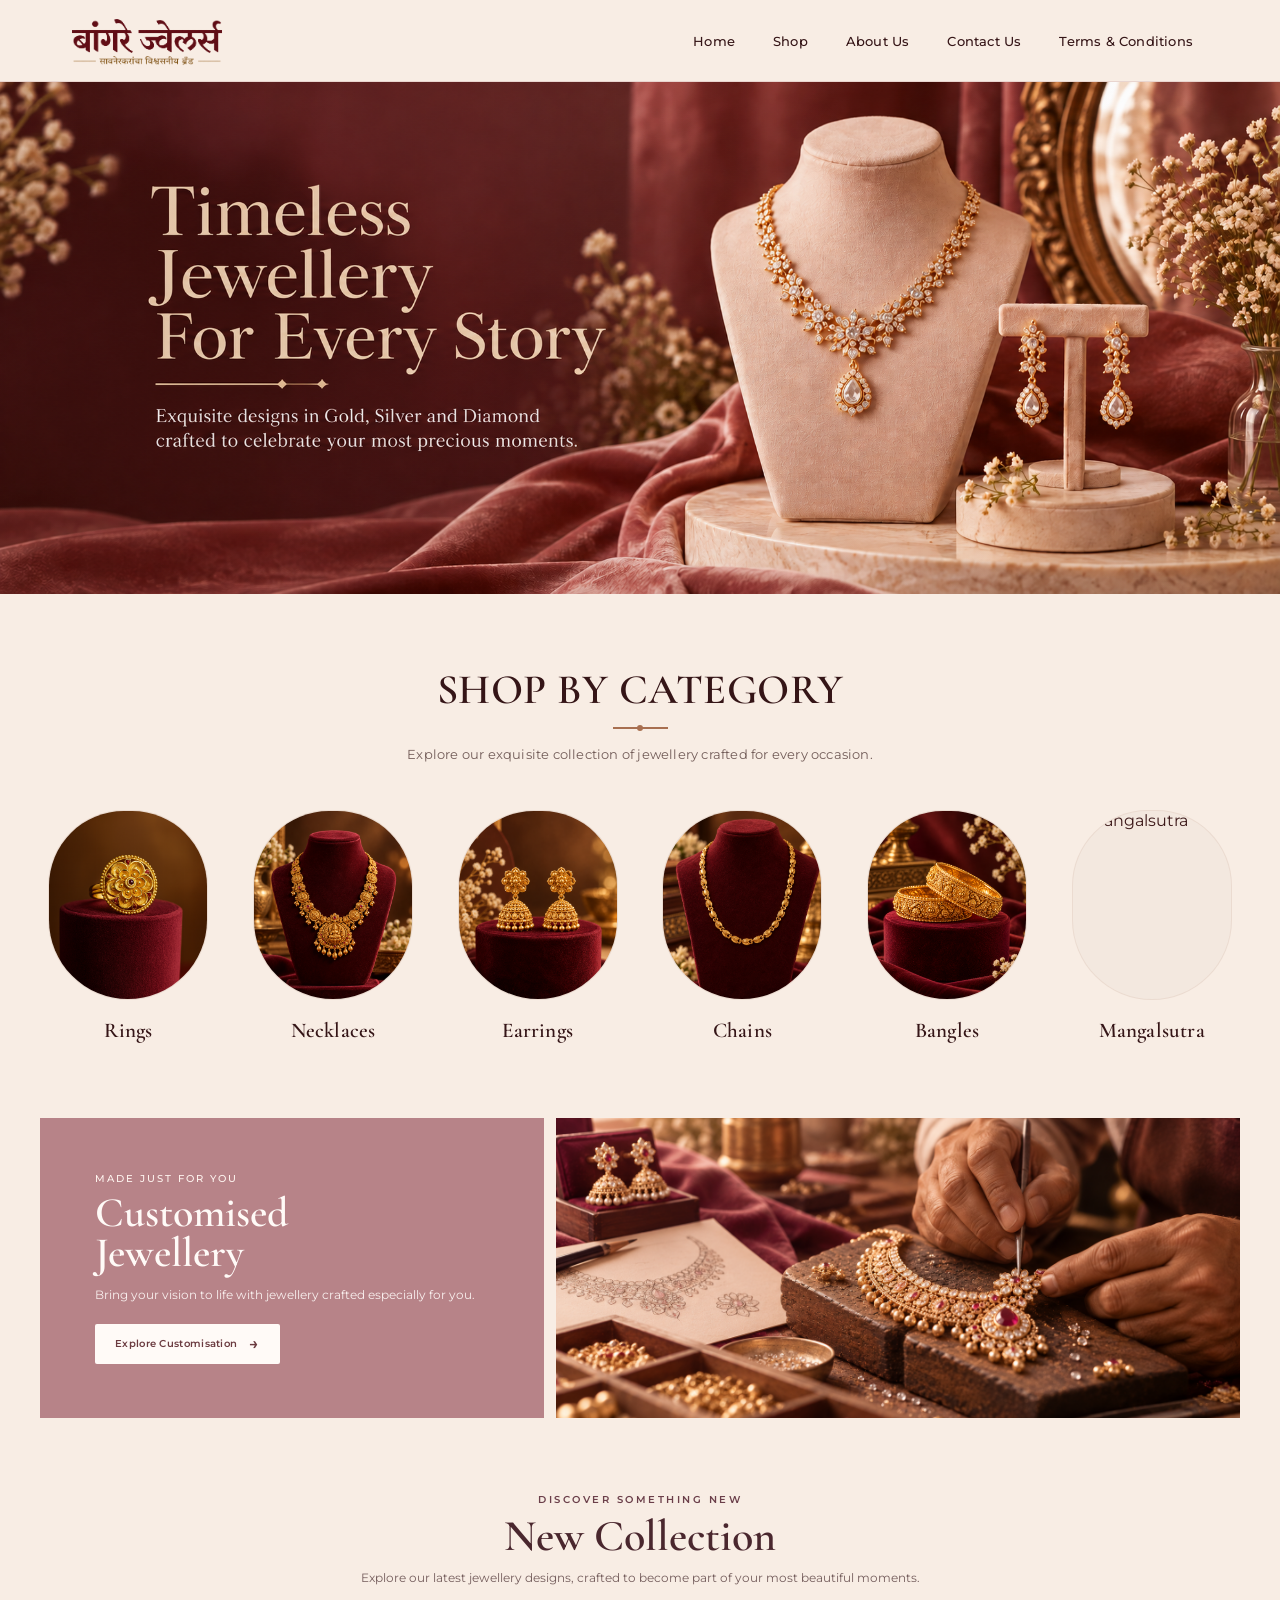
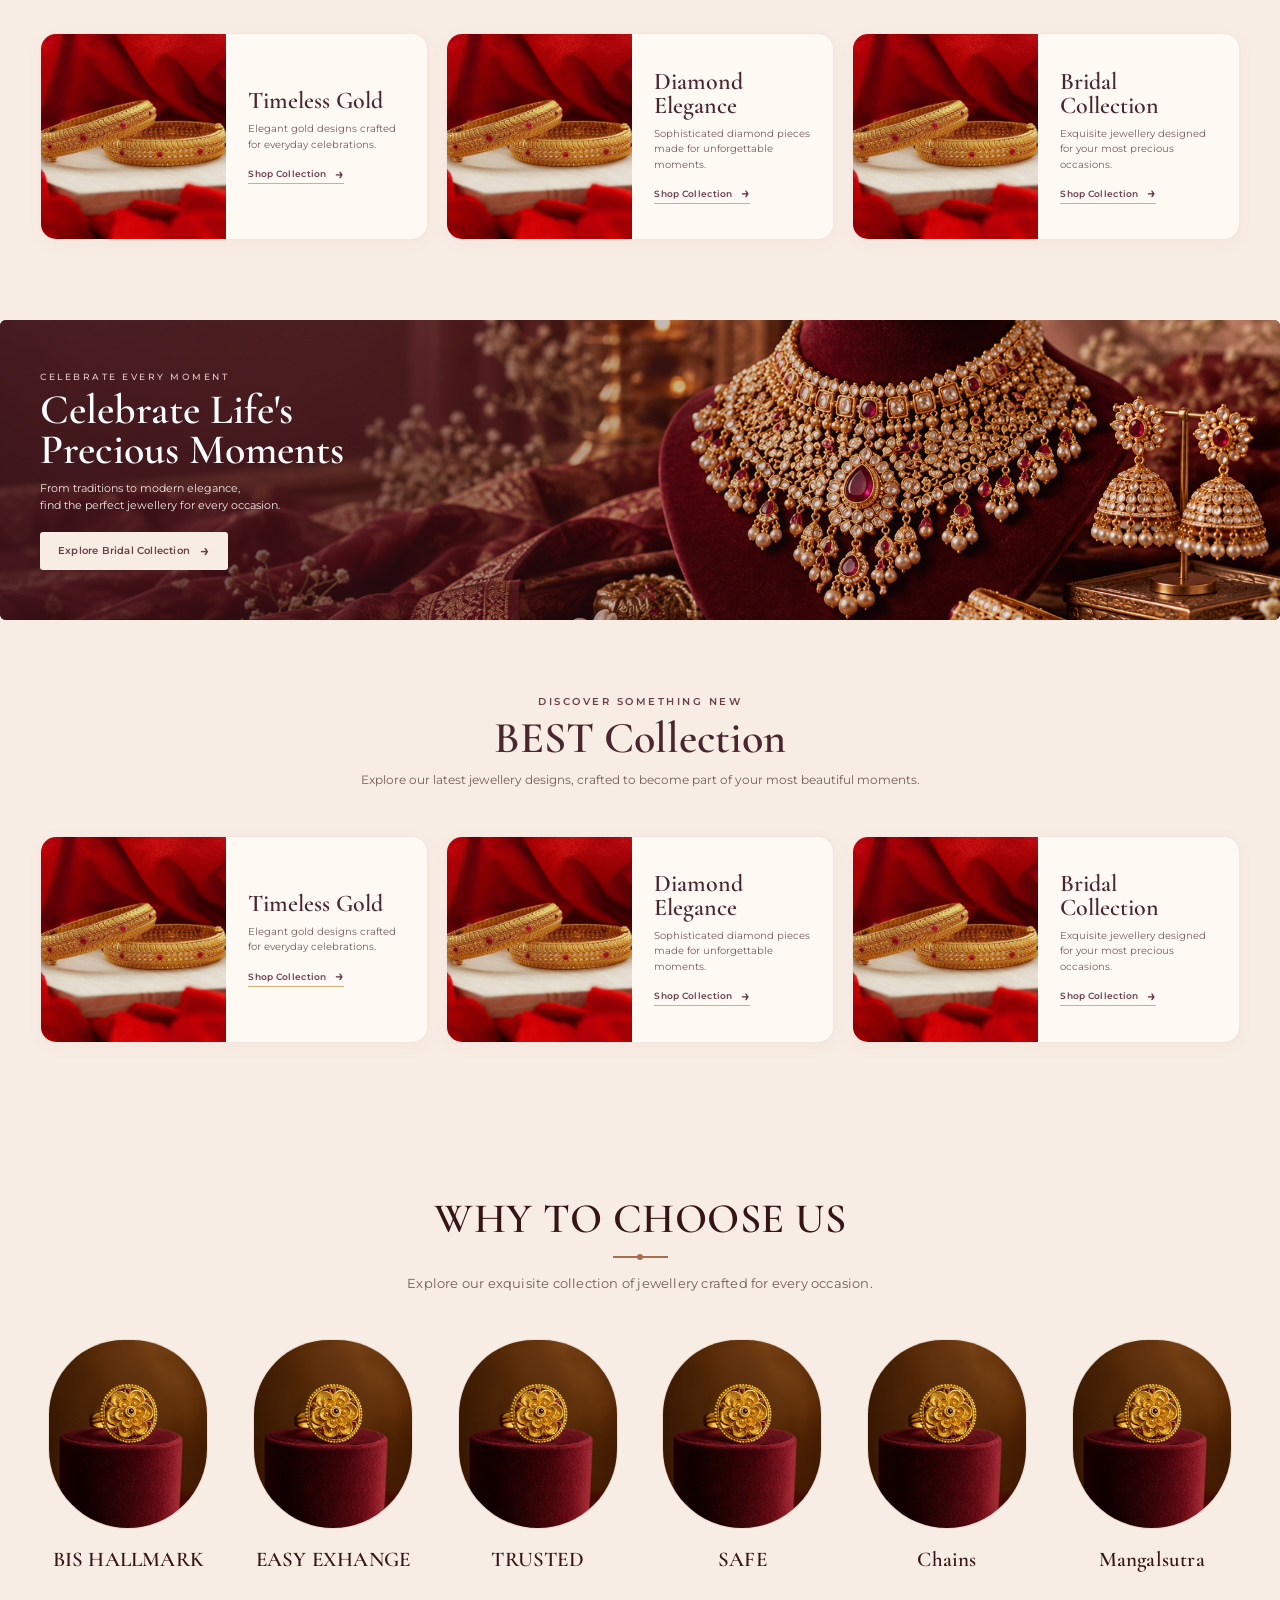
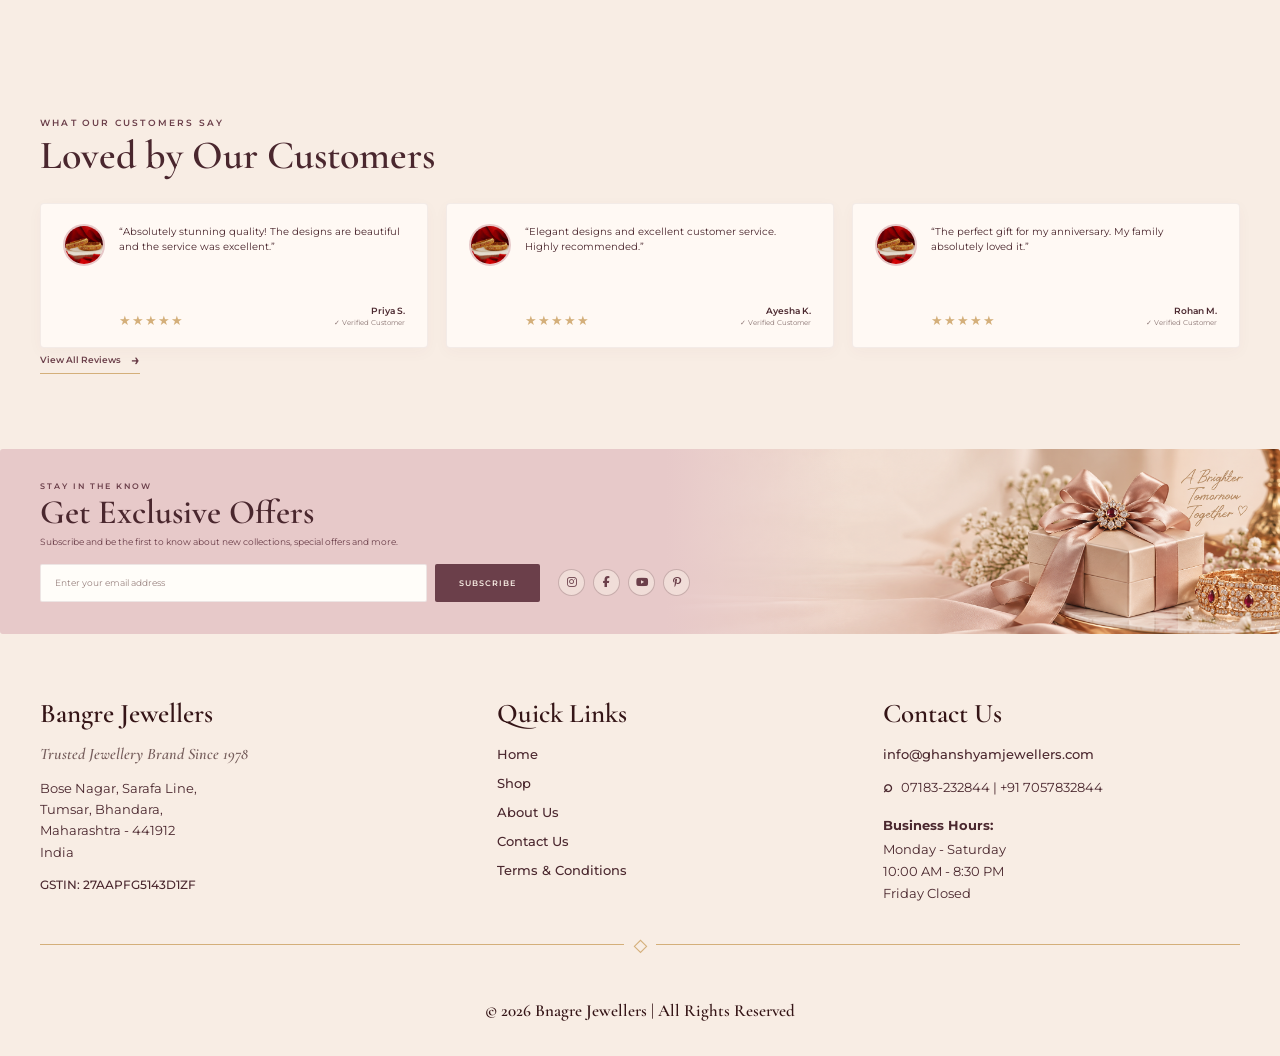
==== commit 0f03defc: "first commit" ====
--- a/index.html
+++ b/index.html
@@ -16,7 +16,7 @@
         rel="stylesheet">
     <link rel="stylesheet" href="https://cdnjs.cloudflare.com/ajax/libs/font-awesome/6.5.2/css/all.min.css">
     <!-- CSS -->
-    <link rel="stylesheet" href="/style/index.css">
+    <link rel="stylesheet" href="style/index.css">
 </head>
 
 <body>
@@ -120,7 +120,7 @@
 
                 <div class="category-image">
 
-                    <img src="assets/shop_by_category/Gold_ring.png" alt="Necklaces">
+                    <img src="assets/shop_by_category/gold_necklace.png" alt="Necklaces">
 
                 </div>
 
@@ -134,7 +134,7 @@
 
                 <div class="category-image">
 
-                    <img src="assets/shop_by_category/Gold_ring.png" alt="Earrings">
+                    <img src="assets/shop_by_category/gold_earring.png" alt="Earrings">
 
                 </div>
 
@@ -148,7 +148,22 @@
 
                 <div class="category-image">
 
-                    <img src="assets/shop_by_category/Gold_ring.png" alt="Bangles">
+                    <img src="assets/shop_by_category/gold_chain.png" alt="Chains">
+
+                </div>
+
+                <h3>Chains</h3>
+
+            </a>
+
+
+            <!-- CATEGORY 5 -->
+
+            <a href="#" class="category-card">
+
+                <div class="category-image">
+
+                    <img src="assets/shop_by_category/gold-bangles.png" alt="Bangles">
 
                 </div>
 
@@ -157,26 +172,12 @@
             </a>
 
 
-            <!-- CATEGORY 5 -->
-            <a href="#" class="category-card">
-
-                <div class="category-image">
-
-                    <img src="assets/shop_by_category/Gold_ring.png" alt="Chains">
-
-                </div>
-
-                <h3>Chains</h3>
-
-            </a>
-
-
             <!-- CATEGORY 6 -->
             <a href="#" class="category-card">
 
                 <div class="category-image">
 
-                    <img src="assets/shop_by_category/Gold_ring.png" alt="Mangalsutra">
+                    <img src="assets/shop_by_category/gold_mangalsutra.png" alt="Mangalsutra">
 
                 </div>
 
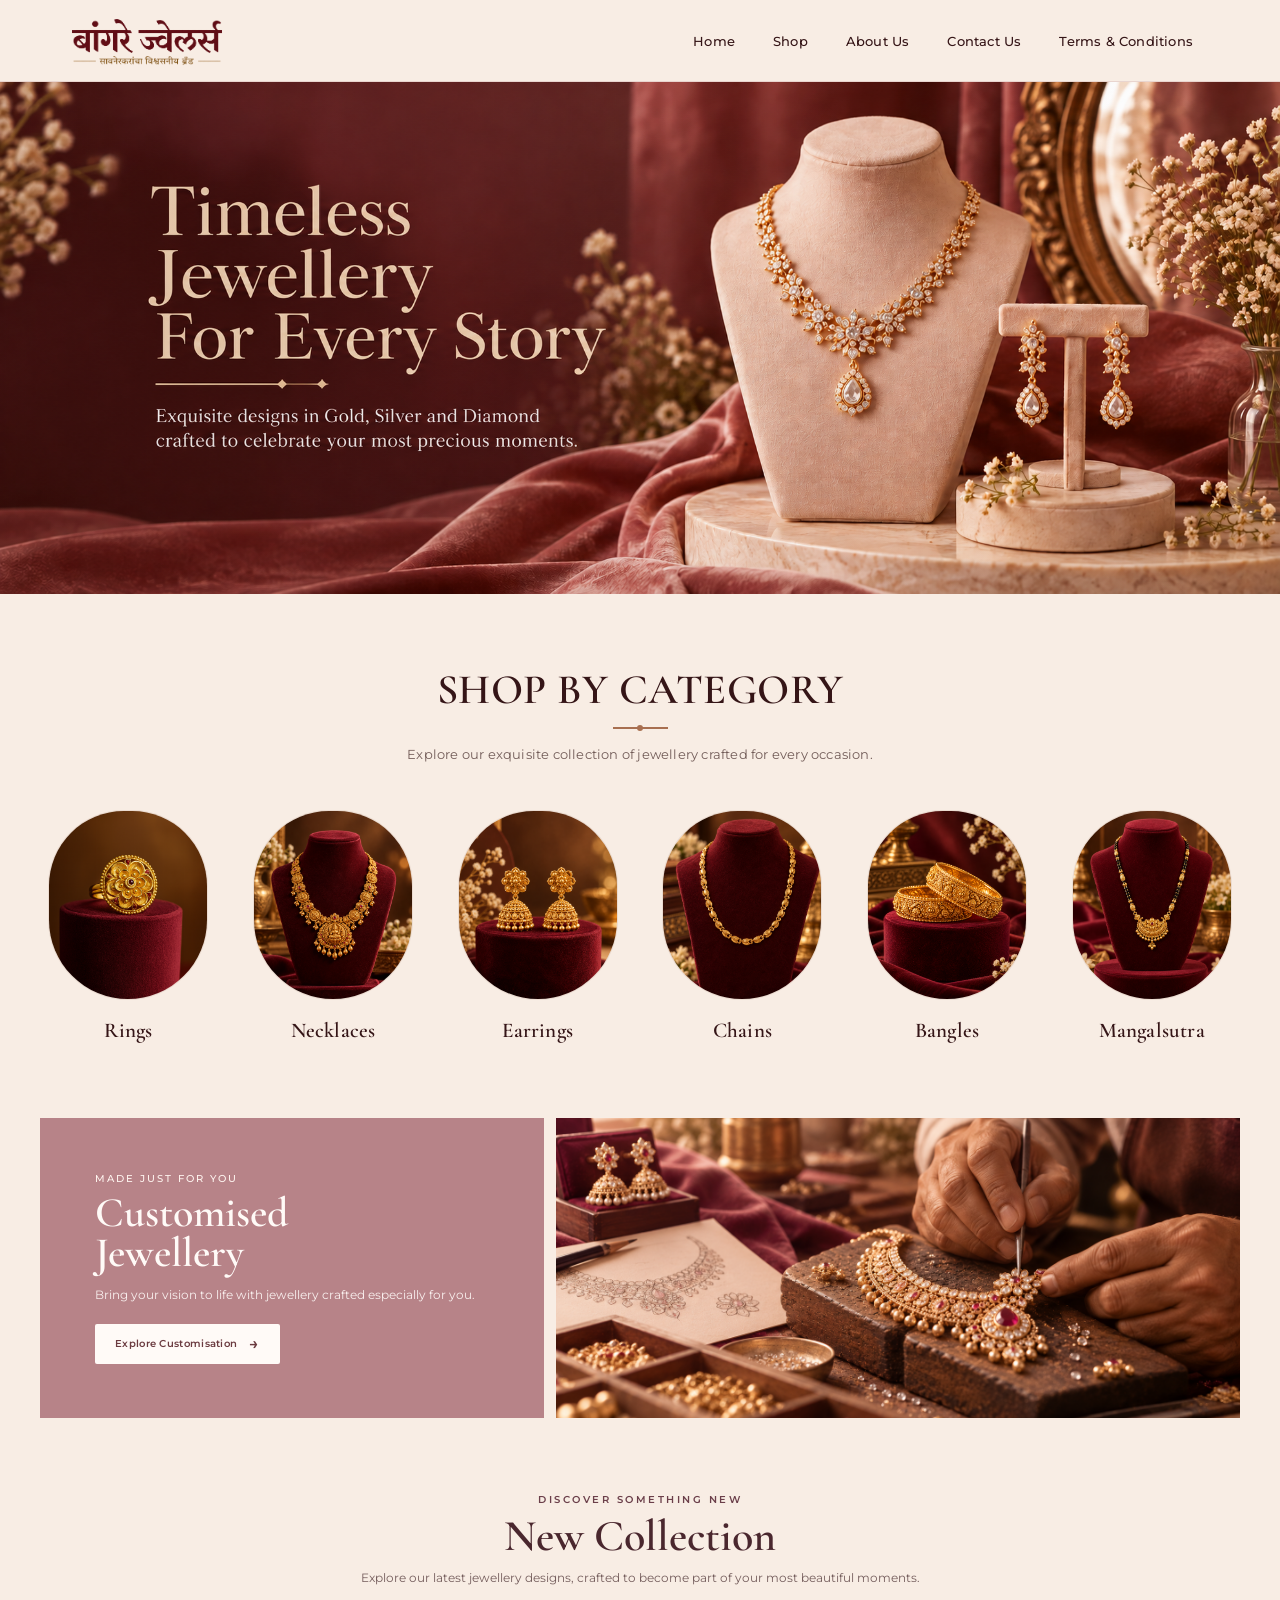
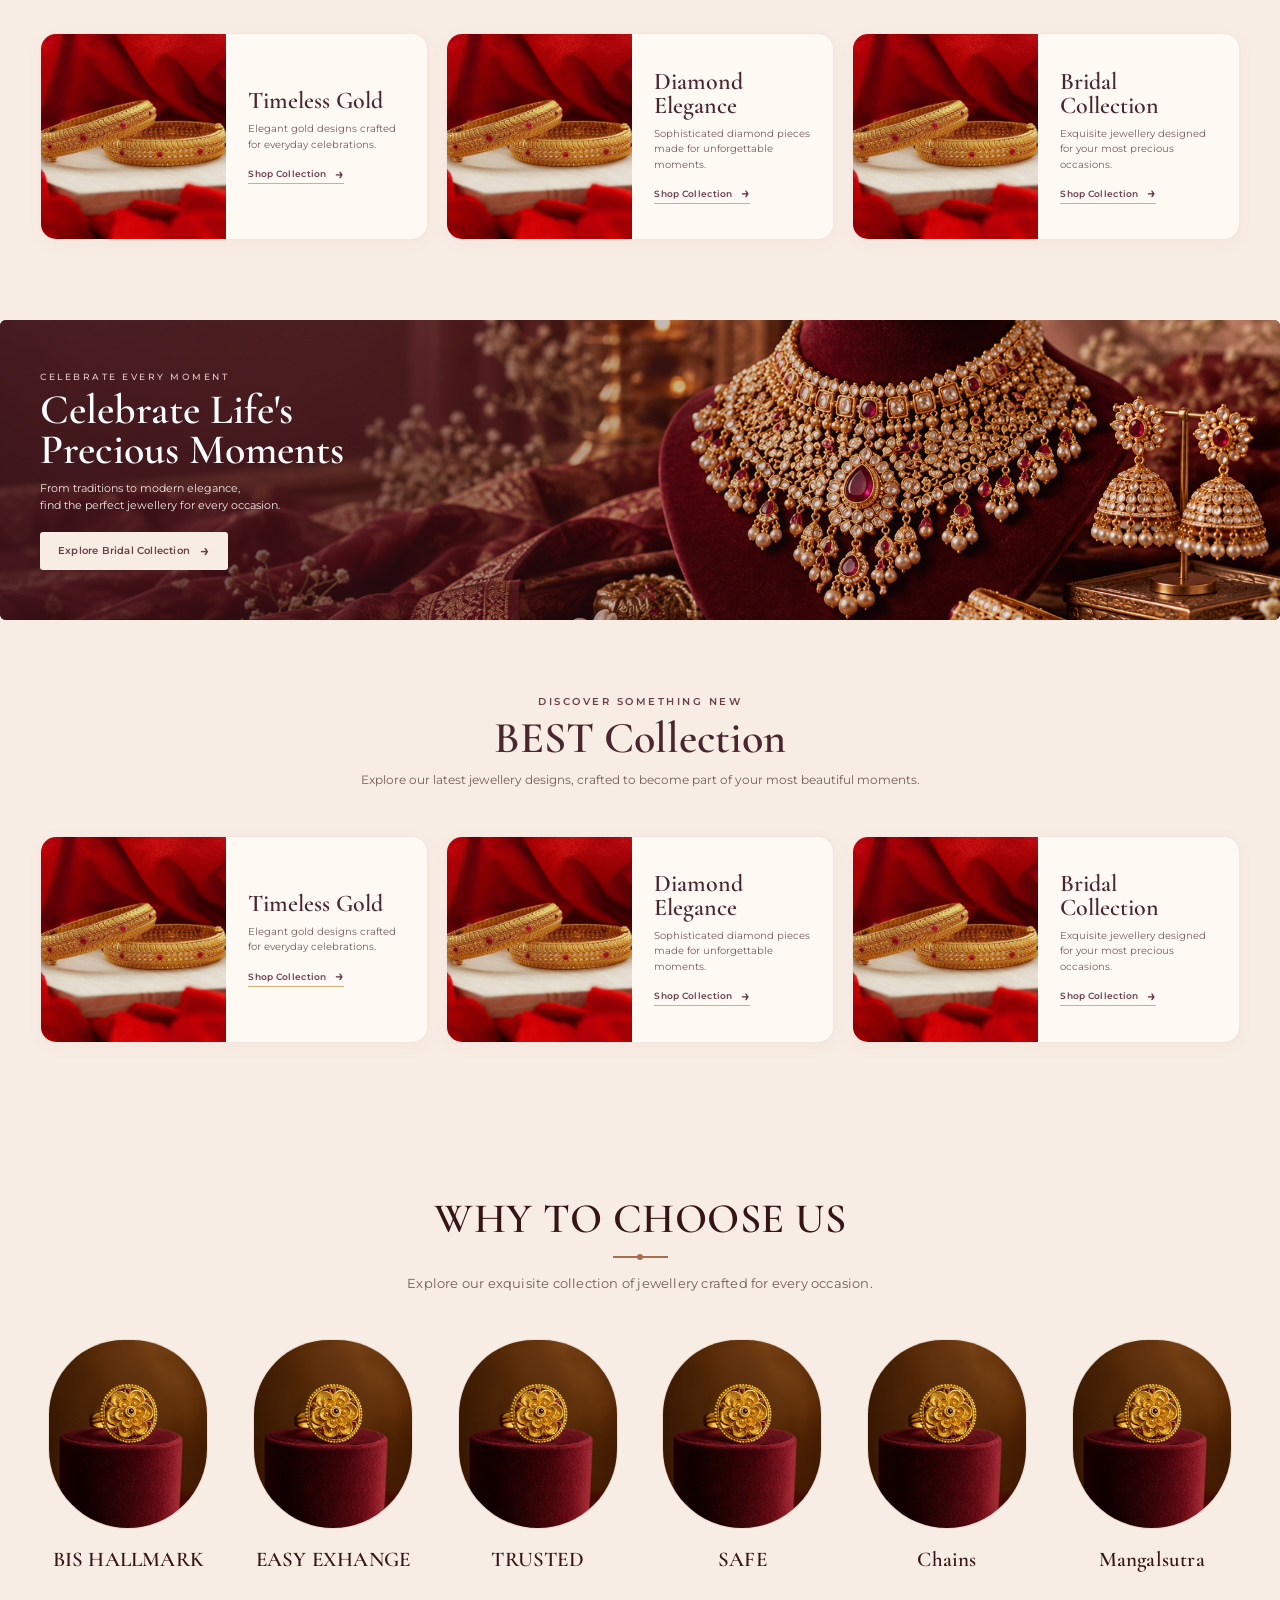
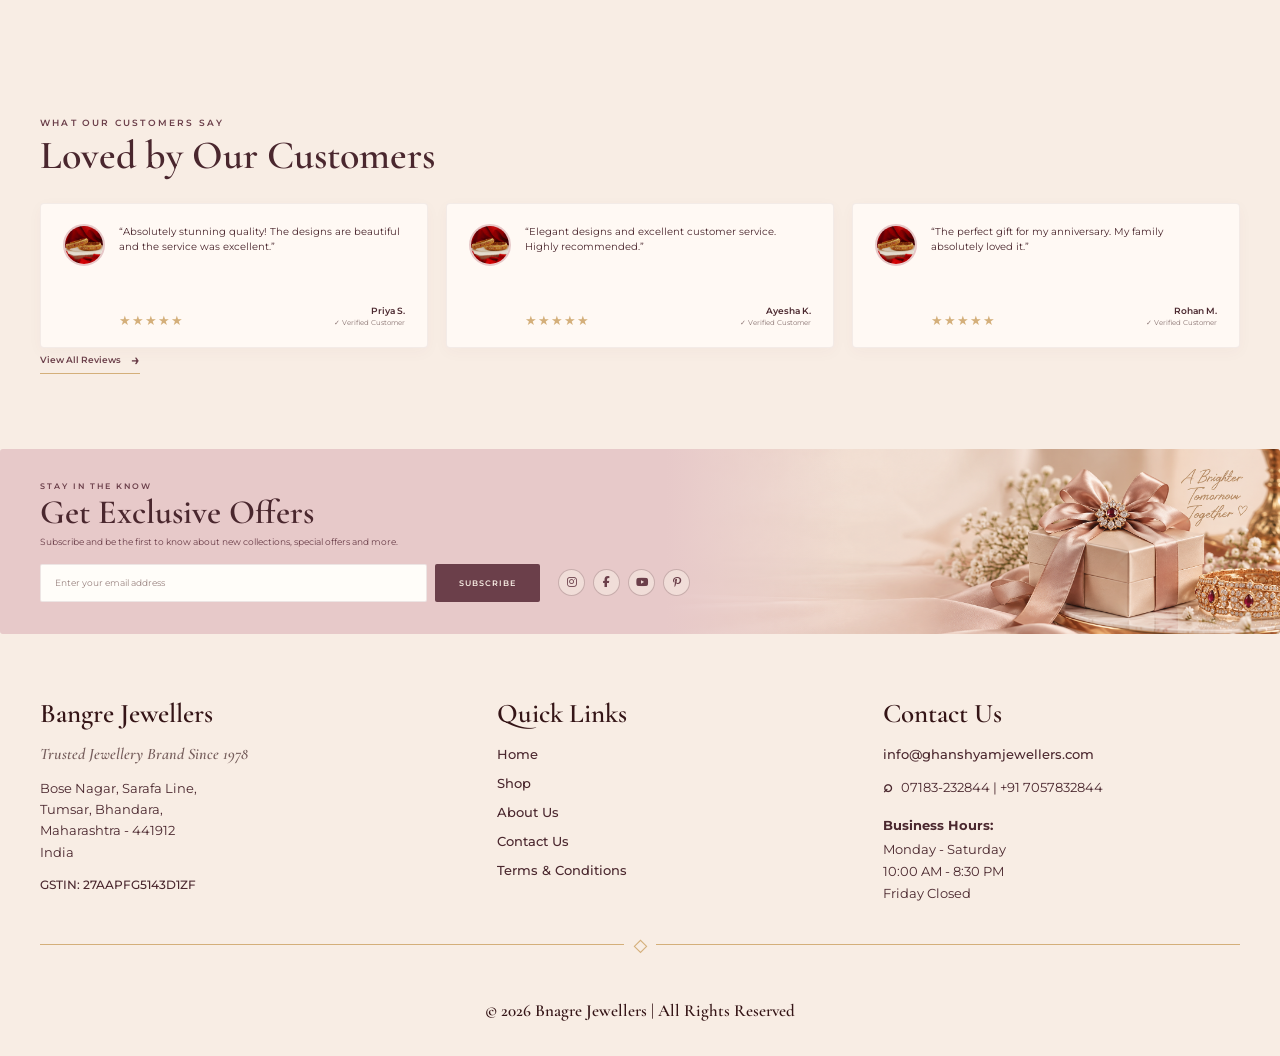
==== commit eef13eac: "first commit" ====
--- a/index.html
+++ b/index.html
@@ -163,7 +163,7 @@
 
                 <div class="category-image">
 
-                    <img src="assets/shop_by_category/gold-bangles.png" alt="Bangles">
+                    <img src="assets/shop_by_category/gold_bangles.png" alt="Bangles">
 
                 </div>
 
@@ -173,11 +173,12 @@
 
 
             <!-- CATEGORY 6 -->
-            <a href="#" class="category-card">
-
-                <div class="category-image">
-
-                    <img src="assets/shop_by_category/gold_mangalsutra.png" alt="Mangalsutra">
+
+            <a href="#" class="category-card">
+
+                <div class="category-image">
+
+                    <img src="assets/shop_by_category/gold_poth.png" alt="Mangalsutra">
 
                 </div>
 
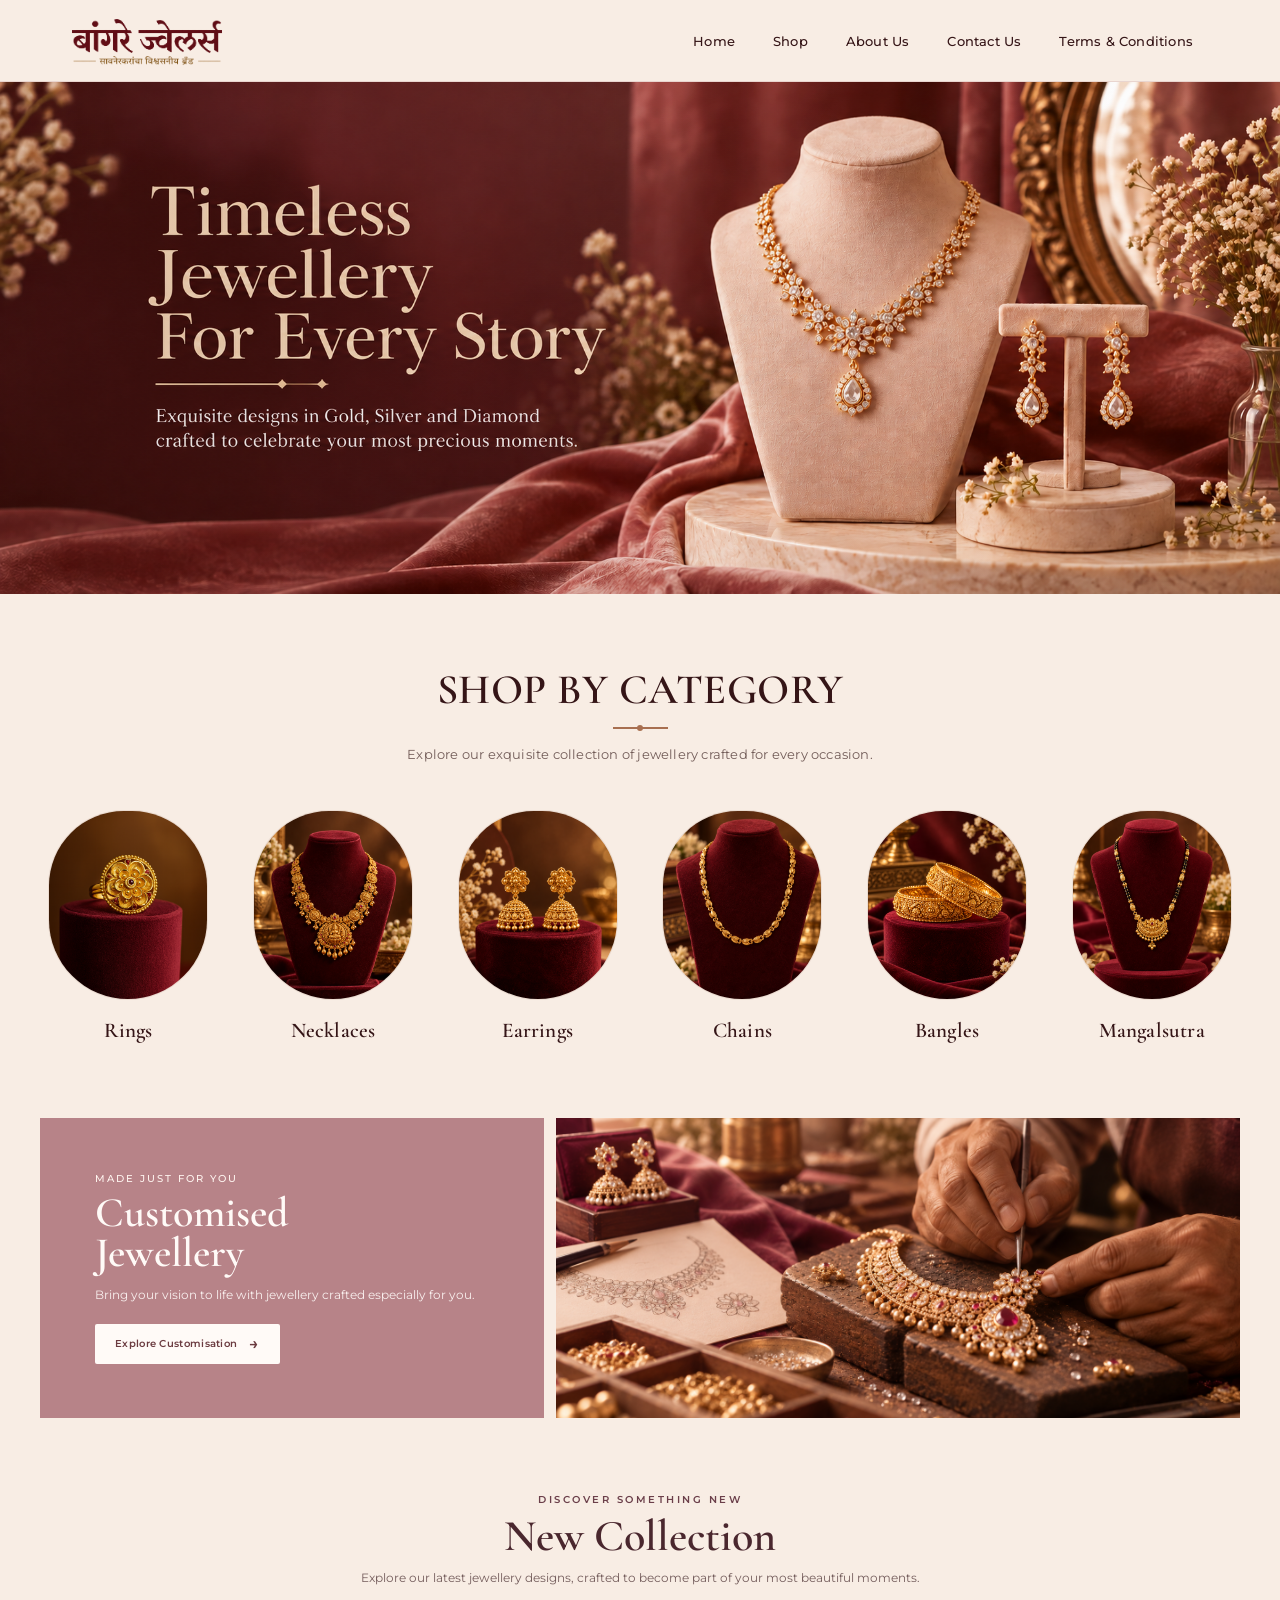
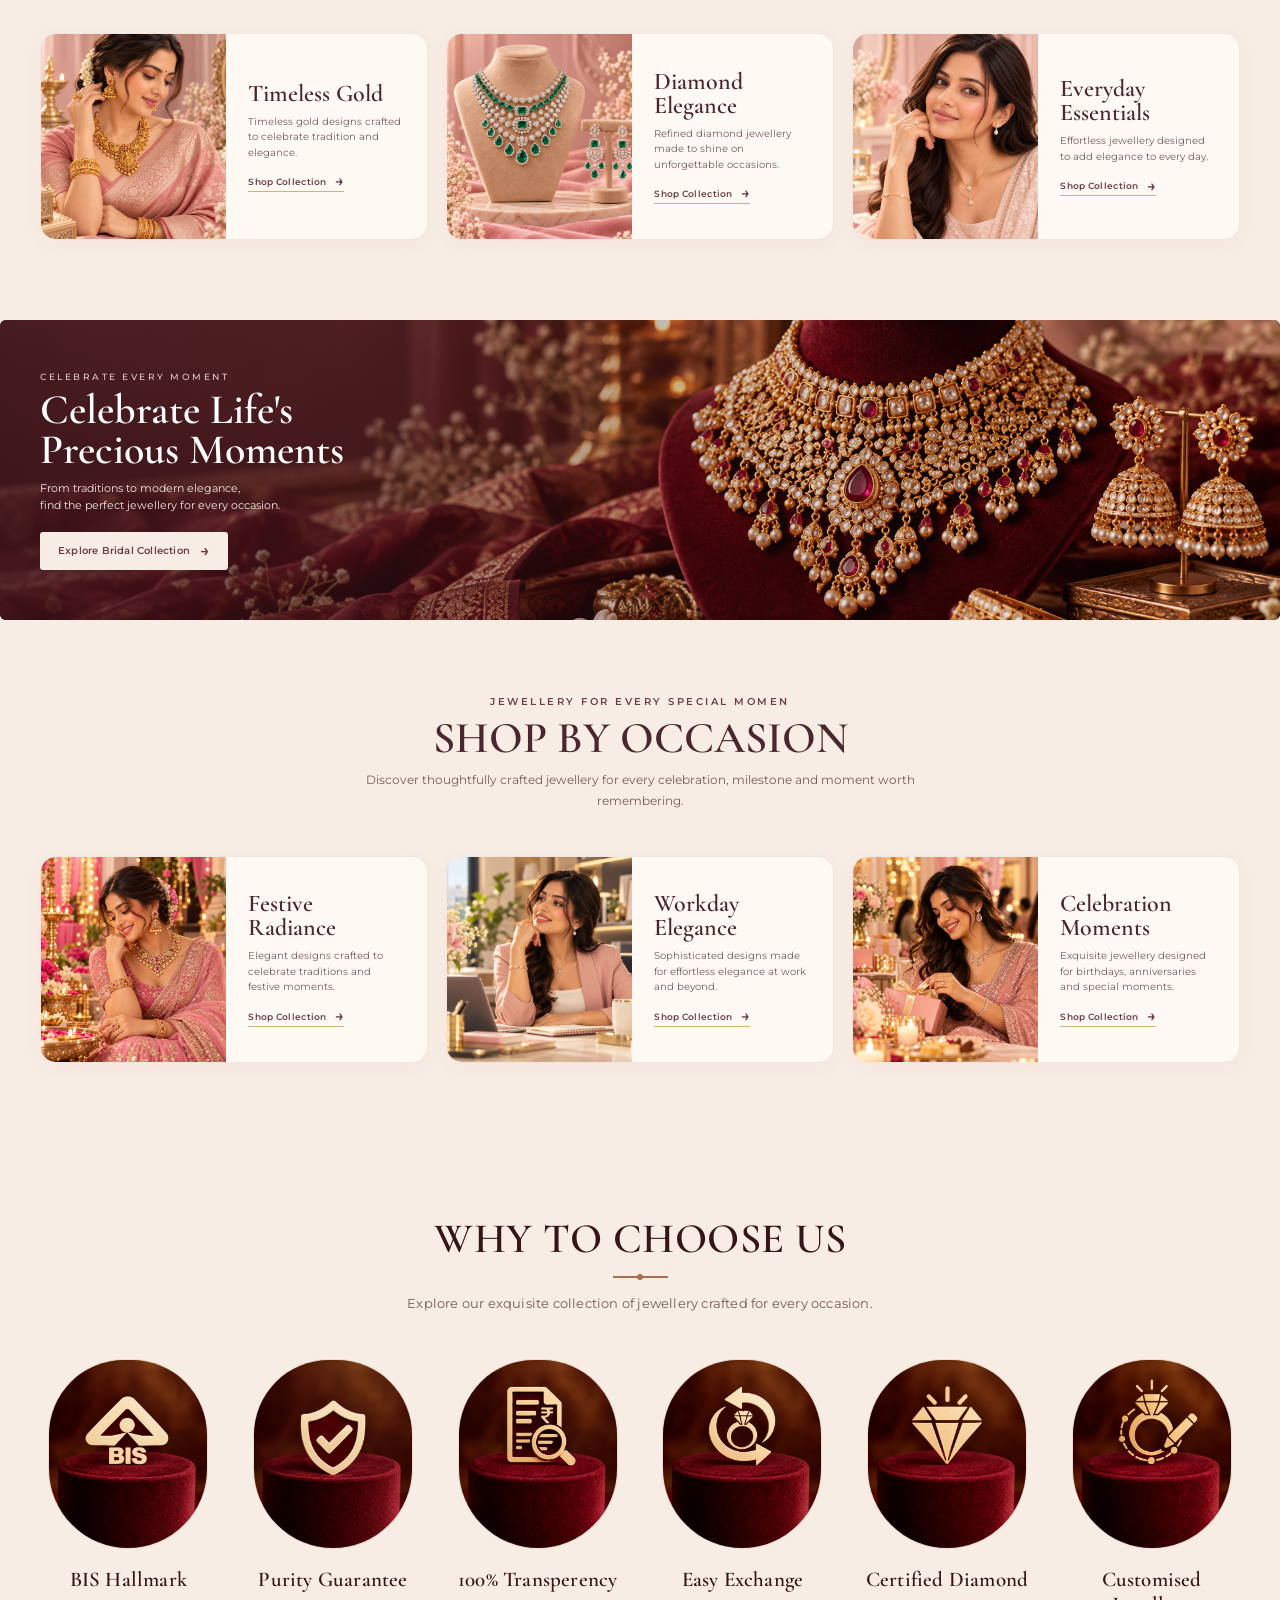
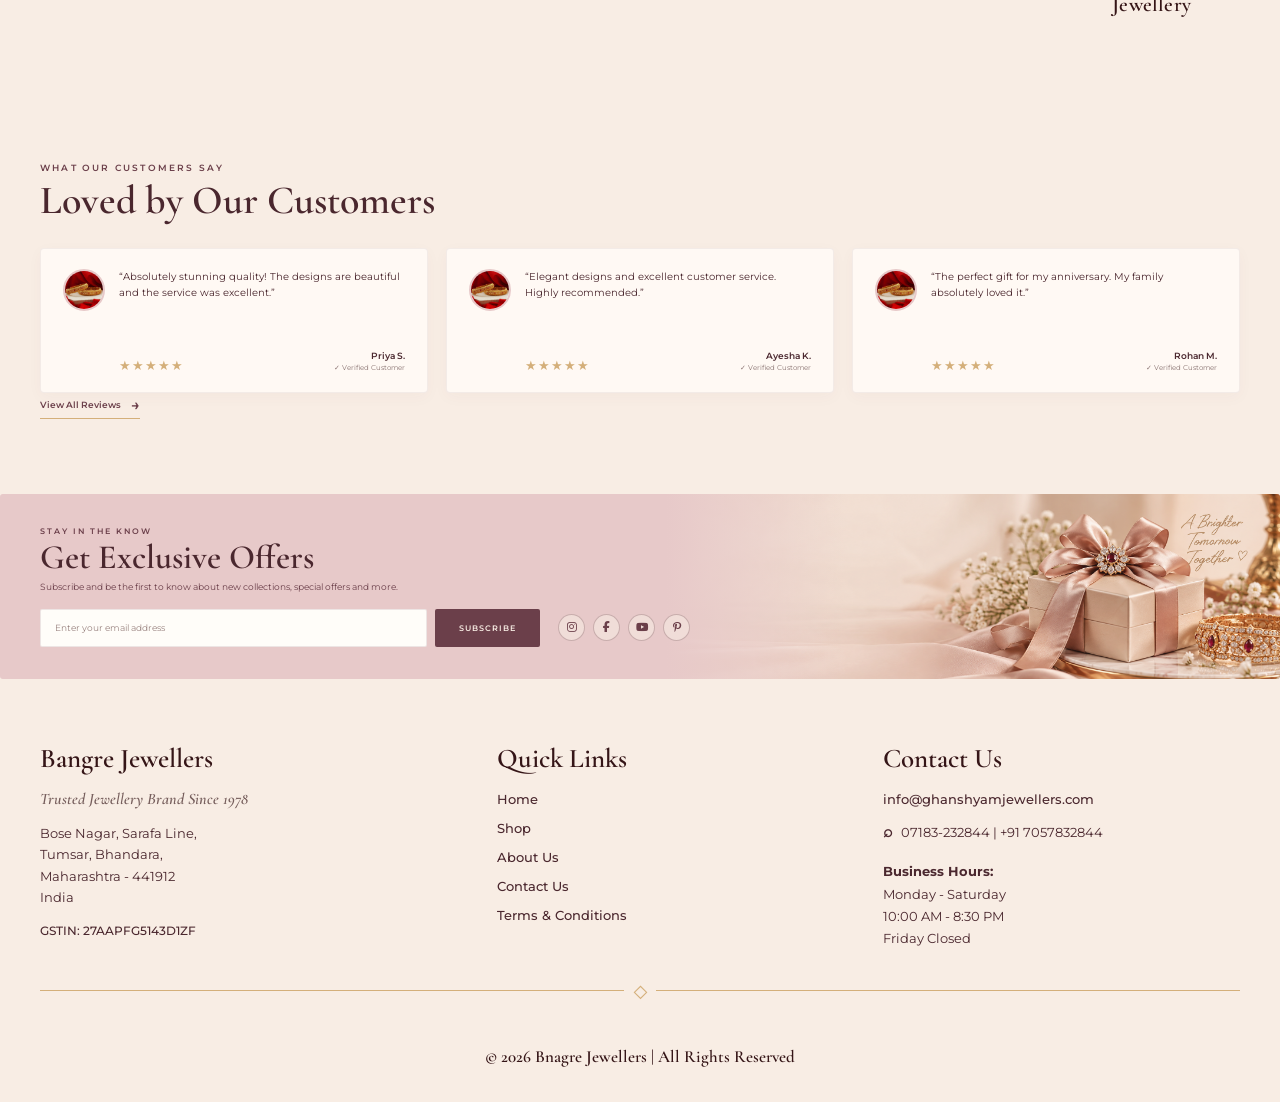
==== commit 8ceae524: "first commit" ====
--- a/index.html
+++ b/index.html
@@ -267,7 +267,7 @@
 
                 <div class="collection-image">
 
-                    <img src="assets/shop_by_category/bangles.jpg" alt="New Gold Jewellery Collection">
+                    <img src="assets/new_collection/timeless_gold2.png" alt="New Gold Jewellery Collection">
 
                 </div>
 
@@ -279,8 +279,7 @@
                     </h3>
 
                     <p>
-                        Elegant gold designs crafted
-                        for everyday celebrations.
+                        Timeless gold designs crafted to celebrate tradition and elegance.
                     </p>
 
                     <span class="collection-shop">
@@ -300,7 +299,7 @@
 
                 <div class="collection-image">
 
-                    <img src="assets/shop_by_category/bangles.jpg" alt="Diamond Jewellery Collection">
+                    <img src="assets/new_collection/diamond2.png" alt="Diamond Jewellery Collection">
 
                 </div>
 
@@ -312,8 +311,7 @@
                     </h3>
 
                     <p>
-                        Sophisticated diamond pieces
-                        made for unforgettable moments.
+                        Refined diamond jewellery made to shine on unforgettable occasions.
                     </p>
 
                     <span class="collection-shop">
@@ -333,7 +331,7 @@
 
                 <div class="collection-image">
 
-                    <img src="assets/shop_by_category/bangles.jpg" alt="Bridal Jewellery Collection">
+                    <img src="assets/new_collection/everyday2.png" alt="Bridal Jewellery Collection">
 
                 </div>
 
@@ -341,12 +339,11 @@
                 <div class="collection-content">
 
                     <h3>
-                        Bridal Collection
+                        Everyday Essentials
                     </h3>
 
                     <p>
-                        Exquisite jewellery designed
-                        for your most precious occasions.
+                        Effortless jewellery designed to add elegance to every day.
                     </p>
 
                     <span class="collection-shop">
@@ -411,16 +408,15 @@
         <div class="collection-heading">
 
             <span class="collection-eyebrow">
-                DISCOVER SOMETHING NEW
+                JEWELLERY FOR EVERY SPECIAL MOMEN
             </span>
 
             <h2>
-                BEST Collection
+                SHOP BY OCCASION
             </h2>
 
             <p>
-                Explore our latest jewellery designs, crafted
-                to become part of your most beautiful moments.
+                Discover thoughtfully crafted jewellery for every celebration, milestone and moment worth remembering.
             </p>
 
         </div>
@@ -437,7 +433,7 @@
 
                 <div class="collection-image">
 
-                    <img src="assets/shop_by_category/bangles.jpg" alt="New Gold Jewellery Collection">
+                    <img src="assets/shop_by_occsion/festival2.png" alt="New Gold Jewellery Collection">
 
                 </div>
 
@@ -445,12 +441,11 @@
                 <div class="collection-content">
 
                     <h3>
-                        Timeless Gold
+                        Festive Radiance
                     </h3>
 
                     <p>
-                        Elegant gold designs crafted
-                        for everyday celebrations.
+                        Elegant designs crafted to celebrate traditions and festive moments.
                     </p>
 
                     <span class="collection-shop">
@@ -470,7 +465,7 @@
 
                 <div class="collection-image">
 
-                    <img src="assets/shop_by_category/bangles.jpg" alt="Diamond Jewellery Collection">
+                    <img src="assets/shop_by_occsion/workday.png" alt="Diamond Jewellery Collection">
 
                 </div>
 
@@ -478,12 +473,11 @@
                 <div class="collection-content">
 
                     <h3>
-                        Diamond Elegance
+                        Workday Elegance
                     </h3>
 
                     <p>
-                        Sophisticated diamond pieces
-                        made for unforgettable moments.
+                        Sophisticated designs made for effortless elegance at work and beyond.
                     </p>
 
                     <span class="collection-shop">
@@ -503,7 +497,7 @@
 
                 <div class="collection-image">
 
-                    <img src="assets/shop_by_category/bangles.jpg" alt="Bridal Jewellery Collection">
+                    <img src="assets/shop_by_occsion/celebration.png" alt="Bridal Jewellery Collection">
 
                 </div>
 
@@ -511,12 +505,11 @@
                 <div class="collection-content">
 
                     <h3>
-                        Bridal Collection
+                        Celebration Moments
                     </h3>
 
                     <p>
-                        Exquisite jewellery designed
-                        for your most precious occasions.
+                        Exquisite jewellery designed for birthdays, anniversaries and special moments.
                     </p>
 
                     <span class="collection-shop">
@@ -561,11 +554,11 @@
 
                 <div class="category-image">
 
-                    <img src="assets/shop_by_category/Gold_ring.png" alt="Rings">
-
-                </div>
-
-                <h3>BIS HALLMARK</h3>
+                    <img src="assets/why_choose/bis.png" alt="Rings">
+
+                </div>
+
+                <h3>BIS Hallmark</h3>
 
             </a>
 
@@ -575,11 +568,11 @@
 
                 <div class="category-image">
 
-                    <img src="assets/shop_by_category/Gold_ring.png" alt="Necklaces">
-
-                </div>
-
-                <h3>EASY EXHANGE</h3>
+                    <img src="assets/why_choose/trust.png" alt="Necklaces">
+
+                </div>
+
+                <h3>Purity Guarantee</h3>
 
             </a>
 
@@ -589,11 +582,11 @@
 
                 <div class="category-image">
 
-                    <img src="assets/shop_by_category/Gold_ring.png" alt="Earrings">
-
-                </div>
-
-                <h3>TRUSTED</h3>
+                    <img src="assets/why_choose/transparancy.png" alt="Earrings">
+
+                </div>
+
+                <h3>100% Transperency</h3>
 
             </a>
 
@@ -603,11 +596,11 @@
 
                 <div class="category-image">
 
-                    <img src="assets/shop_by_category/Gold_ring.png" alt="Bangles">
-
-                </div>
-
-                <h3>SAFE</h3>
+                    <img src="assets/why_choose/easyexchange.png" alt="Bangles">
+
+                </div>
+
+                <h3>Easy Exchange</h3>
 
             </a>
 
@@ -617,11 +610,11 @@
 
                 <div class="category-image">
 
-                    <img src="assets/shop_by_category/Gold_ring.png" alt="Chains">
-
-                </div>
-
-                <h3>Chains</h3>
+                    <img src="assets/why_choose/diamond.png" alt="Chains">
+
+                </div>
+
+                <h3>Certified Diamond</h3>
 
             </a>
 
@@ -631,11 +624,11 @@
 
                 <div class="category-image">
 
-                    <img src="assets/shop_by_category/Gold_ring.png" alt="Mangalsutra">
-
-                </div>
-
-                <h3>Mangalsutra</h3>
+                    <img src="assets/why_choose/customejewellery.png" alt="Mangalsutra">
+
+                </div>
+
+                <h3>Customised Jewellery</h3>
 
             </a>
 
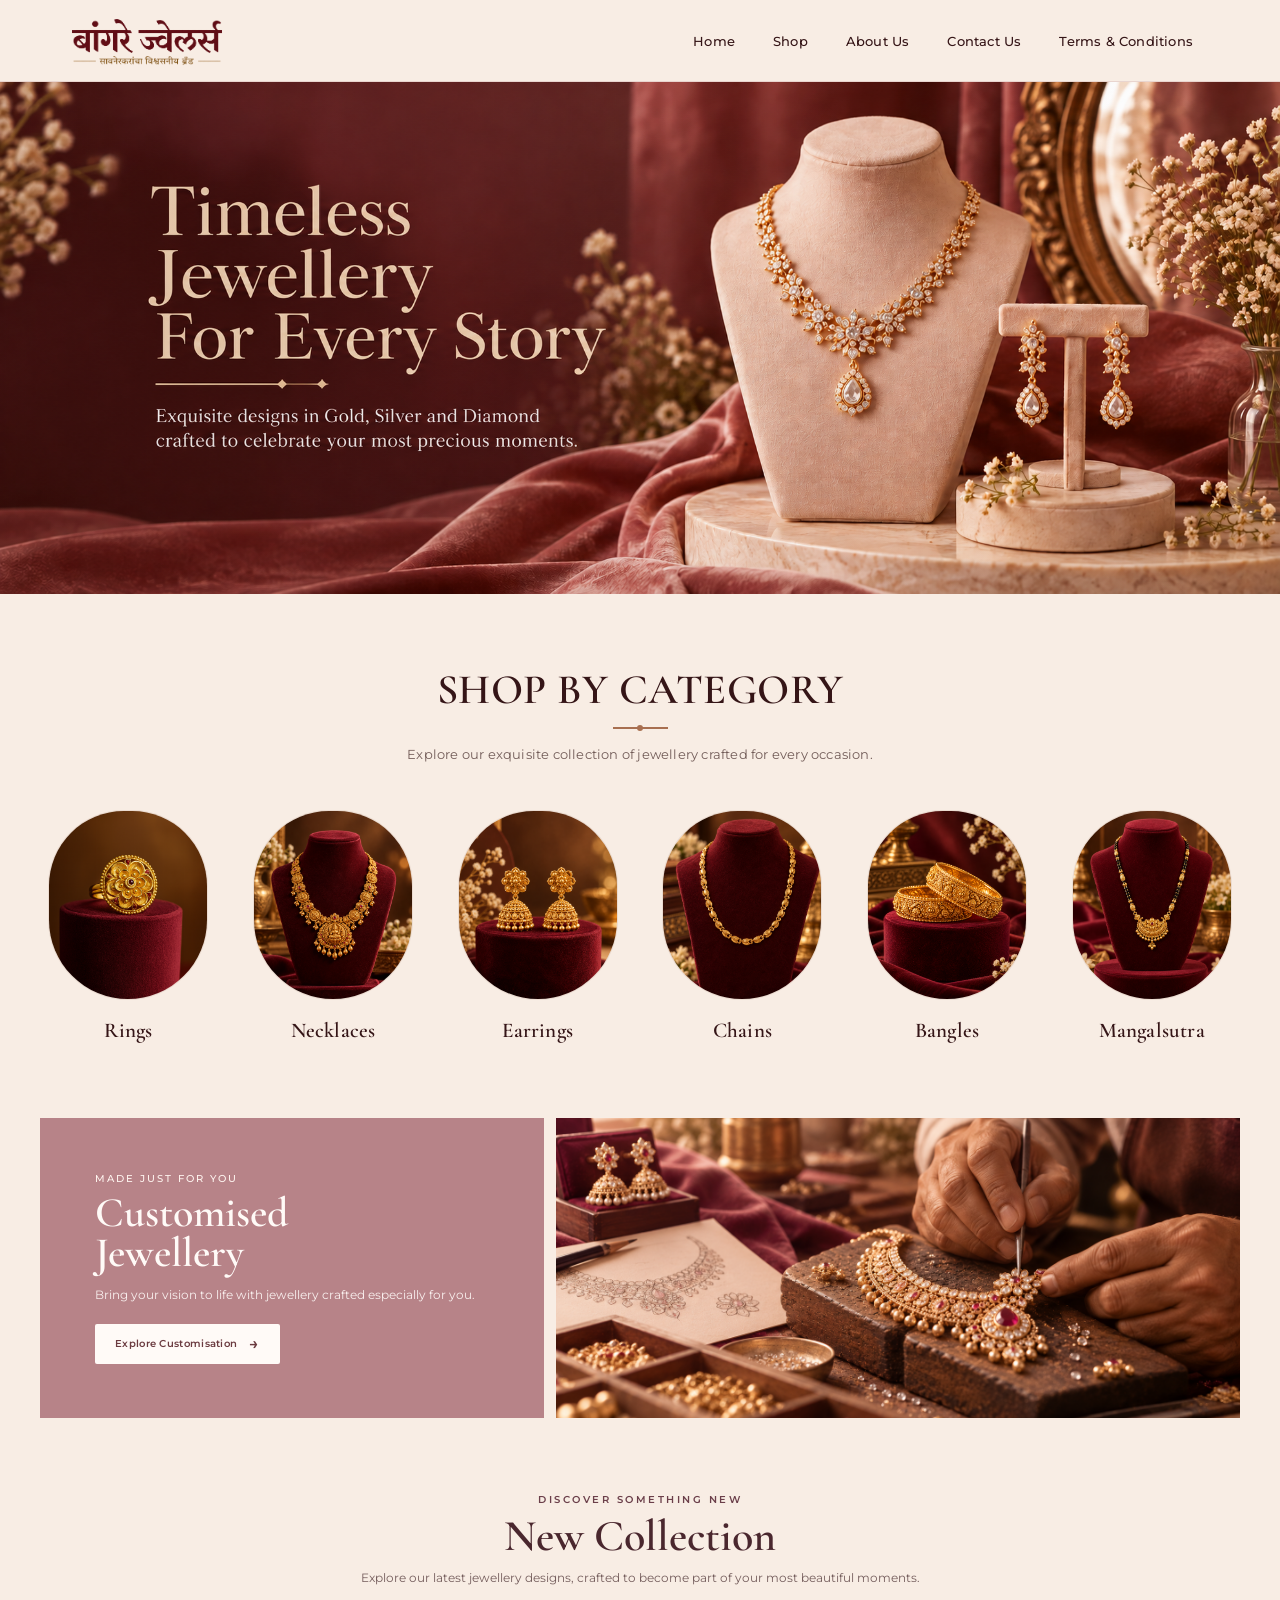
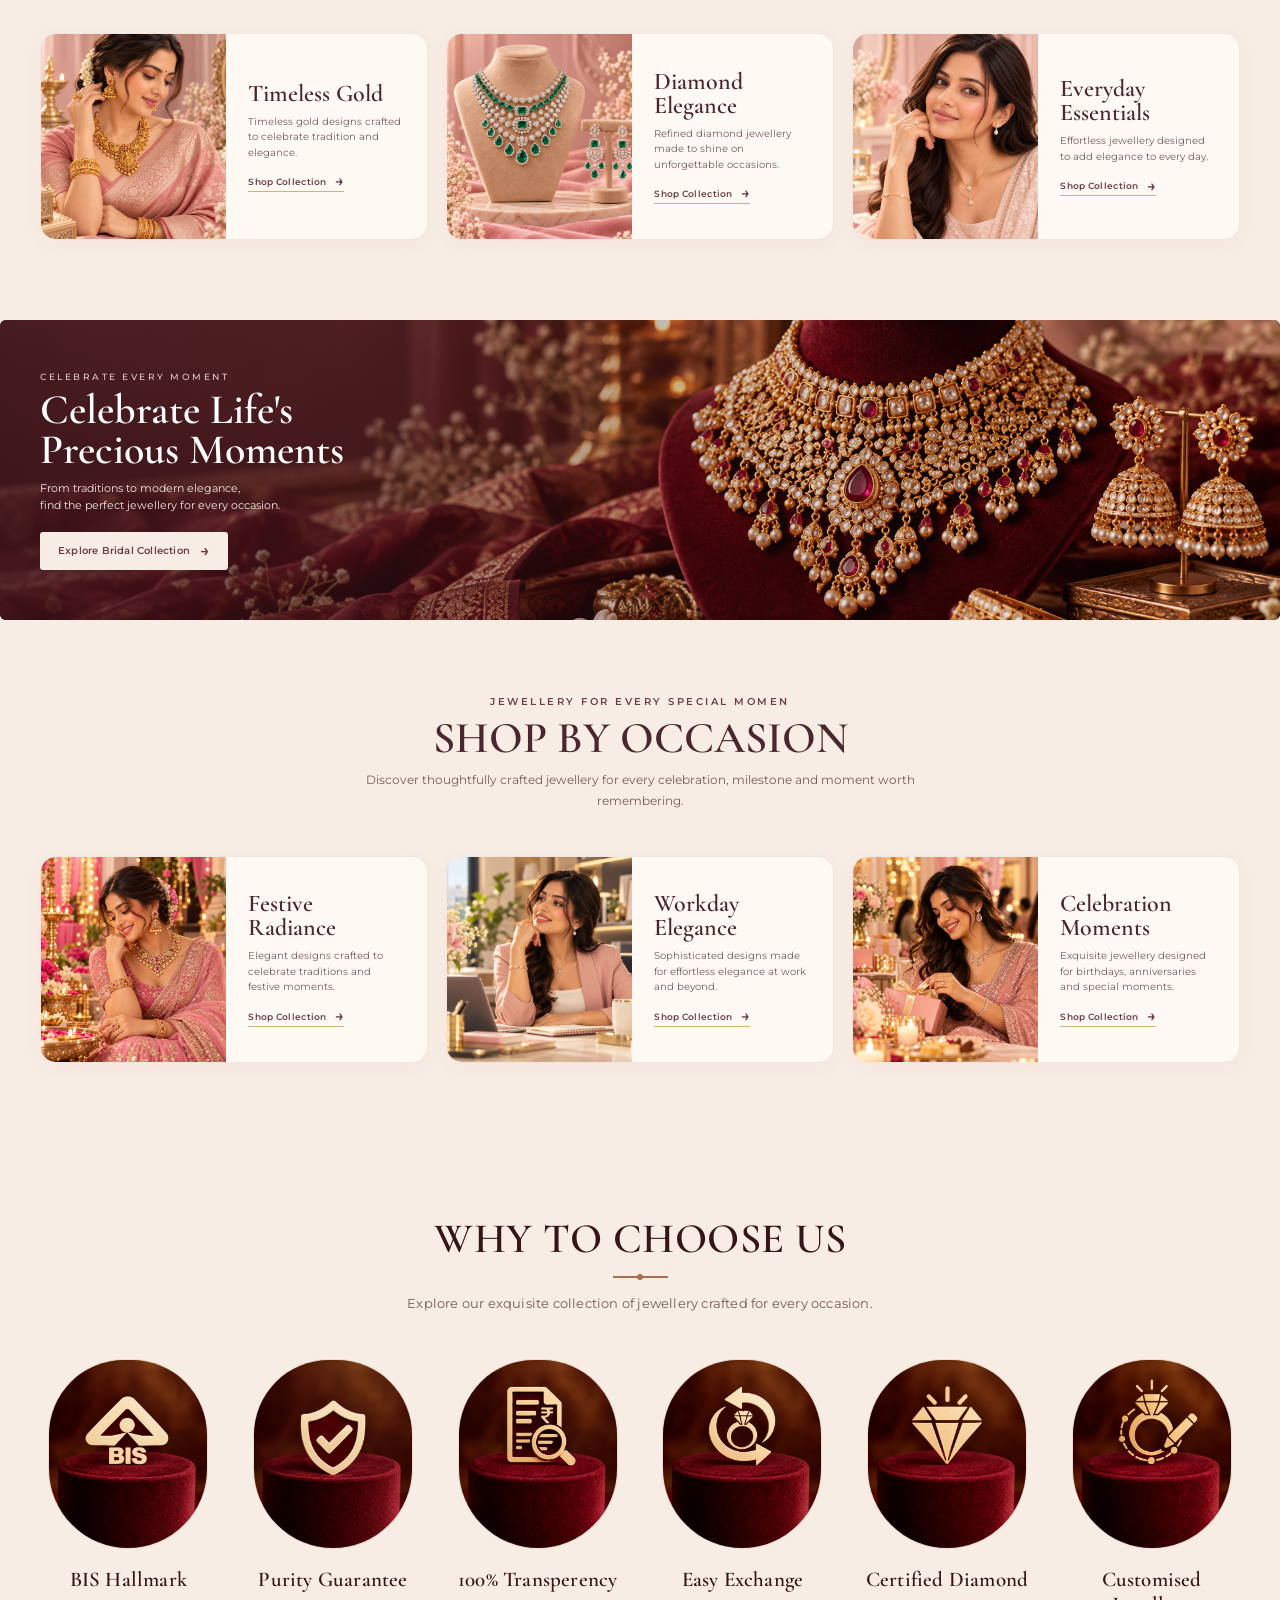
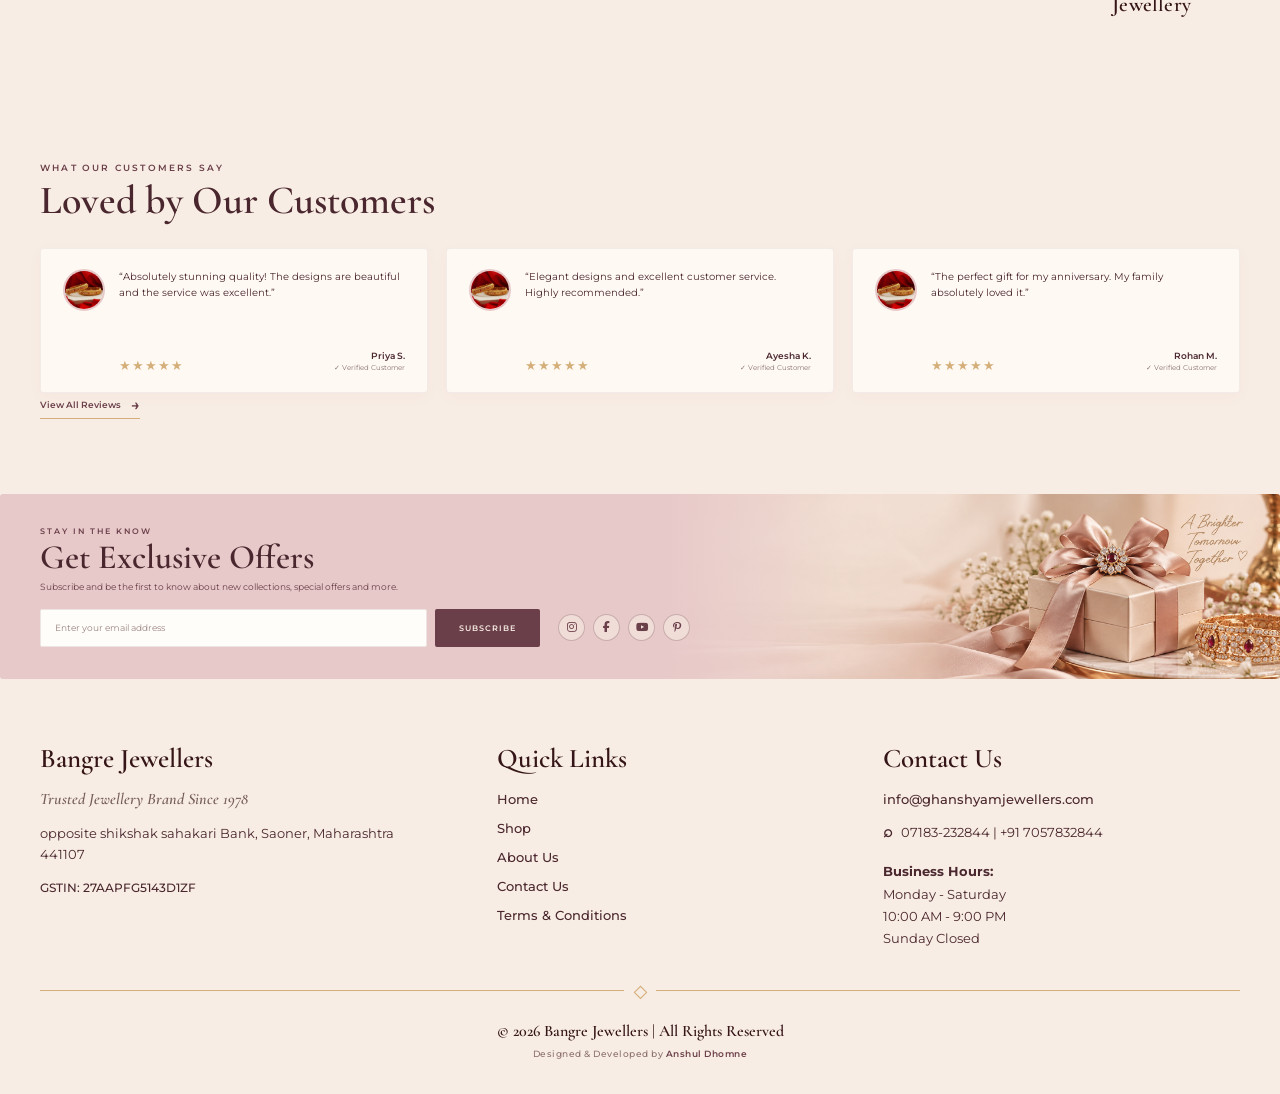
==== commit b6dff179: "first commit" ====
--- a/index.html
+++ b/index.html
@@ -36,23 +36,23 @@
             <!-- NAVIGATION -->
             <nav class="navigation">
 
-                <a href="#" class="nav-link ">
+                <a href="index.html" class="nav-link ">
                     Home
                 </a>
 
-                <a href="#" class="nav-link">
+                <a href="collection.html" class="nav-link">
                     Shop
                 </a>
 
-                <a href="#" class="nav-link">
+                <a href="about.html" class="nav-link">
                     About Us
                 </a>
 
-                <a href="#" class="nav-link">
+                <a href="contact.html" class="nav-link">
                     Contact Us
                 </a>
 
-                <a href="#" class="nav-link">
+                <a href="termandcondition.html" class="nav-link">
                     Terms & Conditions
                 </a>
 
@@ -69,7 +69,7 @@
 
         <section class="hero">
 
-            <img src="assets/banner/main banner.png" alt="Luxury Jewellery Collection" class="hero-image">
+            <img src="assets/home/home_main_banner.png" alt="Luxury Jewellery Collection" class="hero-image">
 
             <!-- Optional overlay -->
             <div class="hero-overlay"></div>
@@ -223,7 +223,7 @@
 
         <div class="custom-image">
 
-            <img src="assets/customised_jewellery/customised_jewellery.png" alt="Custom jewellery craftsmanship">
+            <img src="assets/home/home_customised_jewellery.png" alt="Custom jewellery craftsmanship">
 
         </div>
 
@@ -366,7 +366,7 @@
     <section class="featured-banner">
 
         <!-- BANNER IMAGE -->
-        <img src="assets/future_collection/Opulent Ruby Bridal Jewelry Display.png" class="featured-banner-image">
+        <img src="assets/home/home_future_collection.png" class="featured-banner-image">
 
 
         <!-- DARK OVERLAY -->
@@ -399,7 +399,7 @@
 
     </section>
 
-    <!-- ================BEST COLLECTION SECTION START ======= -->
+    <!-- ================SHOP BY OCCASION START ======= -->
 
     <section class="collection-section">
 
@@ -525,7 +525,7 @@
 
     </section>
 
-    <!-- ================ BEST COLLECTION SECTION END ======= -->
+    <!-- ================ SHOP BY OCCASION END ======= -->
 
 
     <!-- ================= WHY TO CHOOSE US START ================= -->
@@ -903,7 +903,7 @@
 
             <div class="newsletter-image">
 
-                <img src="assets/email/email.png" alt="Exclusive jewellery offers">
+                <img src="assets/home/home_email.png" alt="Exclusive jewellery offers">
 
             </div>
 
@@ -928,10 +928,7 @@
                 </p>
 
                 <p class="footer-address">
-                    Bose Nagar, Sarafa Line,<br>
-                    Tumsar, Bhandara,<br>
-                    Maharashtra - 441912<br>
-                    India
+                    opposite shikshak sahakari Bank, Saoner, Maharashtra 441107
                 </p>
 
                 <p class="footer-gstin">
@@ -989,9 +986,9 @@
 
                     <span>Monday - Saturday</span>
 
-                    <span>10:00 AM - 8:30 PM</span>
-
-                    <span>Friday Closed</span>
+                    <span>10:00 AM - 9:00 PM</span>
+
+                    <span>Sunday Closed</span>
 
                 </div>
 
@@ -1006,11 +1003,16 @@
 
 
         <!-- COPYRIGHT -->
+        <!-- COPYRIGHT -->
         <div class="footer-bottom">
 
             <p>
-                © 2026 Bnagre Jewellers | All Rights Reserved
+                © 2026 Bangre Jewellers | All Rights Reserved
             </p>
+
+            <span class="footer-credit">
+                Designed &amp; Developed by <strong>Anshul Dhomne</strong>
+            </span>
 
         </div>
 
--- a/style/index.css
+++ b/style/index.css
@@ -2907,12 +2907,19 @@
     line-height: 1;
 }
 
+/* =====================================================
+   FOOTER BOTTOM / COPYRIGHT
+===================================================== */
+
 .footer-bottom {
     width: 100%;
-
-    padding: 55px 0 35px;
-
+    padding: 30px 0 35px;
     text-align: center;
+
+    display: flex;
+    flex-direction: column;
+    align-items: center;
+    gap: 7px;
 }
 
 .footer-bottom p {
@@ -2921,8 +2928,27 @@
     color: #351517;
 
     font-family: "Cormorant Garamond", serif;
-    font-size: 17px;
+    font-size: 16px;
     font-weight: 600;
+}
+
+.footer-credit {
+    color: #8A6F6B;
+
+    font-family: "Montserrat", sans-serif;
+    font-size: 9px;
+    font-weight: 500;
+
+    letter-spacing: 0.5px;
+}
+
+.footer-credit strong {
+    color: #6B3F4A;
+    font-weight: 600;
+}
+
+.footer-credit strong:hover {
+    color: #C29545;
 }
 
 /* =====================================================
